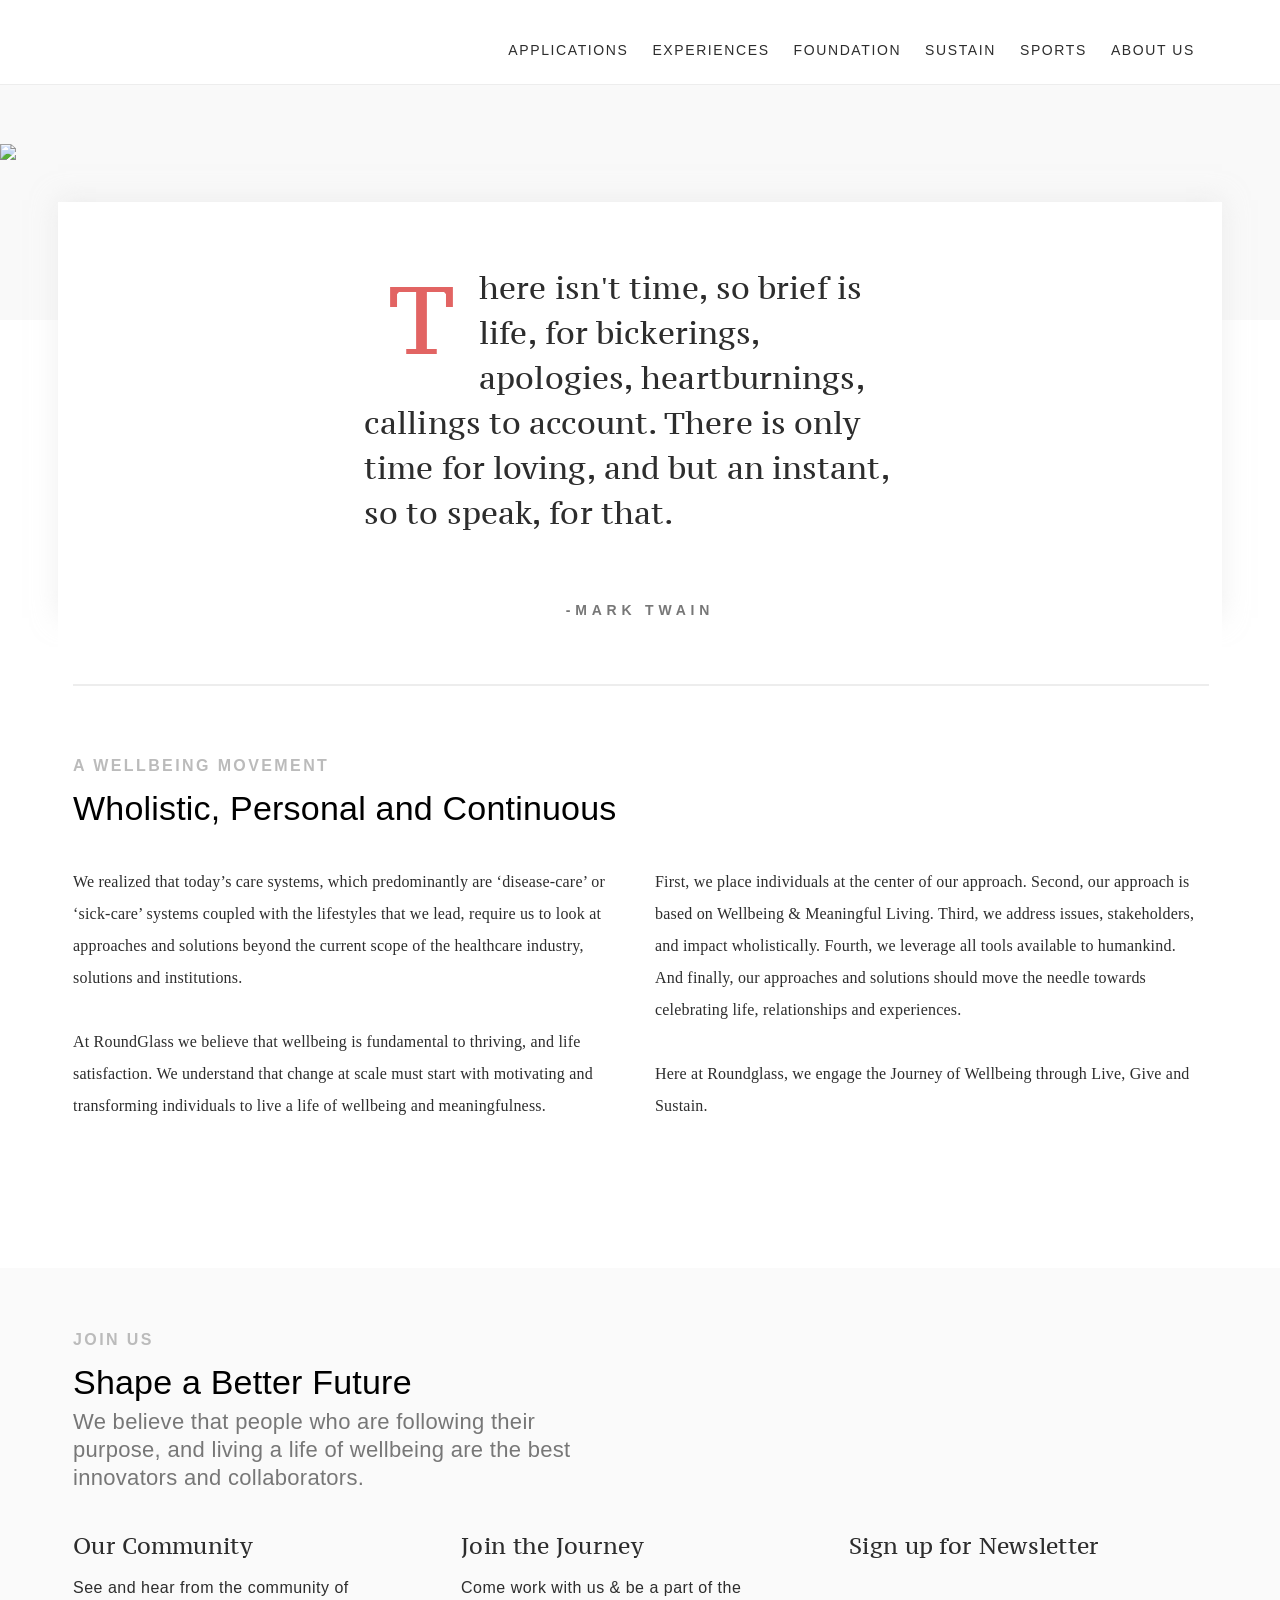
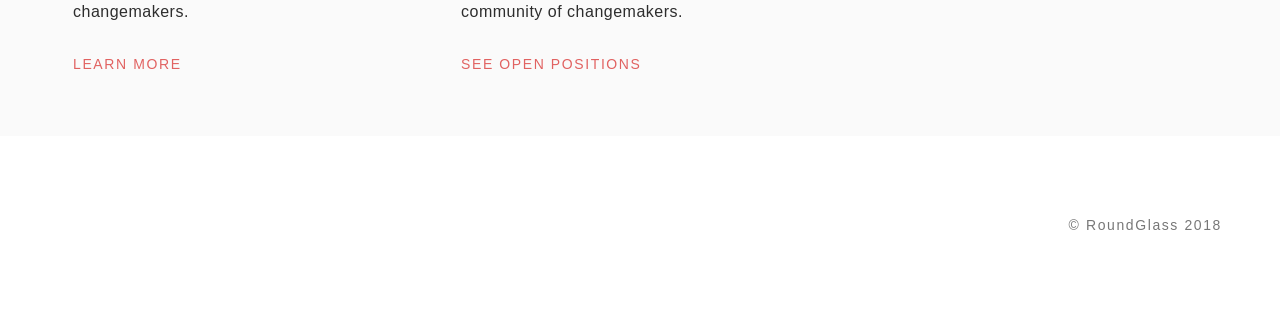
==== about-us.html @ ef5c0190 "added internal pages:" ====
<!DOCTYPE html>
<html lang="en">
    <head>
        <title>About Us</title>
        <meta charset="utf-8">
        <link rel="shortcut icon" href="https://round.glass/wp-content/uploads/2018/11/rg_fav-100x100-1.png" />
        <meta name="viewport" content="width=device-width, initial-scale=1">   
        <link rel="stylesheet" href="style/bootstrap-grid.css" type="text/css" media="all">      
        <script src="https://code.jquery.com/jquery-3.3.1.min.js" integrity="sha256-FgpCb/KJQlLNfOu91ta32o/NMZxltwRo8QtmkMRdAu8=" crossorigin="anonymous"></script>
        <link rel="stylesheet" href="style/article-style.css" type="text/css" media="all">
        <link rel="stylesheet" href="style/style.css" type="text/css" media="all">
        <link href="https://fonts.googleapis.com/css?family=PT+Serif+Caption:400,400i" rel="stylesheet">
        <link rel="stylesheet" href="https://use.typekit.net/wwx5amr.css">
        
        <link rel="stylesheet" href="style/animate.css">
        <script type="text/javascript" src="wow.js"></script>
        <script type="text/javascript" src="jquery.paroller.min.js"></script>
        <script src="https://cdn.jsdelivr.net/parallax.js/1.4.2/parallax.min.js"></script>
    </head>

    <body>       
        <div class="about-us-page" onload="showLoader()">
            <div class="navbar always-white">
                <div class="progress-container">
                    <div class="progress-bar" id="myBar"></div>
                </div> 

                <div class="container allow-overflow" >
                    <div class="row">
                        <div class="col-xl-12 col-lg-12 col-sm-4 col-4">
                            <div class="nav-content-left">
                                <a class="rg-logo roundglass-logo"></a>
                            </div>

                            <div class="nav-content-right">
                                <div class="dropdown">
                                    <button class="dropbtn">APPLICATIONS </button>
                                    <div class="dropdown-content applications-dropdown">
                                        <a href="https://round.glass/cross/" target="_blank">CROSS</a>
                                        <a href="https://round.glass/reach/" target="_blank">REACH</a>
                                        <a href="https://round.glass/workplace-wellbeing/" target="_blank">FOR WORKPLACE</a>
                                        <a href="https://round.glass/school-wellbeing/" target="_blank">FOR SCHOOLS</a>
                                        <a href="https://round.glass/college-wellbeing/" target="_blank">FOR COLLEGES</a>
                                    </div>
                                </div>
                                <div class="dropdown">
                                    <button class="dropbtn">EXPERIENCES </button>
                                    <div class="dropdown-content experiences-dropdown">
                                        <a href="https://flourish.round.glass/" target="_blank">FLOURISH</a>
                                        <a href="https://womenteachmen.com/" target="_blank">WOMEN TEACH MEN</a>
                                        <a href="https://cooktogether.blog/" target="_blank">COOK TOGETHER</a>
                                        <a href="https://collective.round.glass/slumber_party" target="_blank">SLUMBER PARTY</a>
                                        <a href="https://deathoverdinner.org/" target="_blank">DEATH OVER DINNER</a>
                                        <a href="https://livewake.com/" target="_blank">LIVING WAKE</a>
                                    </div>
                                </div>
                                <div class="dropdown">
                                    <button class="dropbtn">FOUNDATION </button>
                                    <div class="dropdown-content foundation-dropdown">
                                        <a href="https://round.glass/foundation/#home-model-village" target="_blank">MODEL VILLAGE</a>
                                        <a href="https://round.glass/foundation/#home-model-city" target="_blank">MODEL CITY</a>
                                        <a href="https://round.glass/foundation/fellows/" target="_blank">FELLOWS</a>
                                        <a href="https://round.glass/rise/" target="_blank">RISE</a>
                                    </div>
                                </div>
                                <a href="https://round.glass/sustain/" target="_blank">SUSTAIN</a>
                                <a href="https://round.glass/sports/" target="_blank">SPORTS</a>
                                <div class="dropdown">
                                    <button class="dropbtn">ABOUT US </button>
                                    <div class="dropdown-content aboutus-dropdown ">
                                        <a href="#">OUR JOURNEY</a>
                                        <a href="#">GET IN TOUCH</a>
                                    </div>
                                </div>
                            </div>

                            <div class="nav-content-mobile">
                                <div class="hamburger-menu">
                                    <div class="bar1" style="background-color: #2d2d2d !important; opacity: 1 !important;"></div>
                                    <div class="bar2" style="background-color: #2d2d2d !important; opacity: 1 !important"></div>
                                    <div class="bar3" style="background-color: #2d2d2d !important; opacity: 1 !important"></div>  
                                </div>
                            </div>
                        </div>
                    </div>
                </div>
            </div>
            <div class="hamburger-menu-items">
                <div class="menu-small-screen"> 
                    <img class="close-icon"> 
                    <div class="small-screen-menu-container">
                        <div class="small-menu-option">
                            <button class="accordion subsection-header">APPLICATIONS</button>
                            <img class="expand-icon"></img>
                            <hr>
                            <ul class="panel">
                                <li >
                                    <a>
                                        <h4>Cross</h4>
                                    </a>
                                </li>
                                <li >
                                    <a>
                                        <h4>Reach</h4>
                                    </a>
                                </li>
                                <li >
                                    <a>
                                        <h4>Workplace Wellbeing</h4>
                                    </a>
                                </li>
                                <li >
                                    <a>
                                        <h4>School Wellbeing</h4>
                                    </a>
                                </li>
                                <li >
                                    <a>
                                        <h4>Curofy</h4>
                                    </a>
                                </li>
                                <li >
                                    <a>
                                        <h4>Aware</h4>
                                    </a>
                                </li>
                            </ul>
                        </div>

                        <div class="small-menu-option">
                            <button class="accordion subsection-header">EXPERIENCES</button>
                            <img class="expand-icon"></img>
                            <hr>
                            <ul class="panel">
                                <li >
                                    <a>
                                        <h4>Flourish</h4>
                                    </a>
                                </li>
                                <li >
                                    <a>
                                        <h4>Women Teach Men</h4>
                                    </a>
                                </li>
                                <li >
                                    <a>
                                        <h4>Cook Together</h4>
                                    </a>
                                </li>
                                <li >
                                    <a>
                                        <h4>Slumber Party</h4>
                                    </a>
                                </li>
                                <li >
                                    <a>
                                        <h4>Death Over Dinner</h4>
                                    </a>
                                </li>
                                <li >
                                    <a>
                                        <h4>Living Wake</h4>
                                    </a>
                                </li>
                            </ul>
                        </div>

                        <div class="small-menu-option">
                            <button class="accordion subsection-header">FOUNDATION</button>
                            <img class="expand-icon"></img>
                            <hr>
                            <ul class="panel">
                                <li >
                                    <a>
                                        <h4>Model Villages</h4>
                                    </a>
                                </li>
                                <li >
                                    <a>
                                        <h4>Model City</h4>
                                    </a>
                                </li>
                                <li >
                                    <a>
                                        <h4>Fellows</h4>
                                    </a>
                                </li>
                                <li >
                                    <a>
                                        <h4>Rise</h4>
                                    </a>
                                </li>
                            
                            </ul>
                        </div>

                        <div class="small-menu-option">
                            <button class="accordion subsection-header">INITIATIVES</button>
                            <img class="expand-icon"></img>
                            <hr>
                            <ul class="panel">
                                <li >
                                    <a>
                                        <h4>Sustain</h4>
                                    </a>
                                </li>
                                <li >
                                    <a>
                                        <h4>Sports</h4>
                                    </a>
                                </li>
                            </ul>
                        </div>

                        <div class="small-menu-option">
                            <button class="accordion subsection-header">ABOUT US</button>
                            <img class="expand-icon"></img>
                            <hr>
                            <ul class="panel">
                                <li >
                                    <a>
                                        <h4>Our Journey</h4>
                                    </a>
                                </li>
                                <li >
                                    <a>
                                        <h4>Get in Touch</h4>
                                    </a>
                                </li>
                                <li >
                                        <a>
                                            <h4>Open Positions</h4>
                                        </a>
                                    </li>
                            </ul>
                        </div>
                    </div>  
                    <div class="menu-footer">
                        <img class="rg-logo-menu-small">

                        <div class="social-icons-menu">
                            <a class="social-icon-img facebook-icon"></a>
                            <a class="social-icon-img linkedin-icon"></a>
                            <a class="social-icon-img twitter-icon"></a>
                            <a class="social-icon-img email-icon"></a>
                        </div>

                        <a class="rg-2019">© RoundGlass 2018</a>
                    </div>        
                </div>
            </div>

            <div class="about-us-cover-section">
                <img src="https://res.cloudinary.com/dvq2wjj33/image/upload/v1549626216/about-us-illustration.svg" class="about-us-image">
            </div>

            <div class="rel-positioner">
                <div class="move-up">
                    <div class="mark-twain-quote">
                        <div class="container white-background">
                            <div class="row">
                                <div class="col-xl-3 col-lg-3 col-sm-0 col-0"></div>
                                <div class="col-xl-6 col-lg-6 col-sm-4 col-4">
                                    <p class="phrase-1">
                                            There isn't time, so brief is life, 
                                            for bickerings, apologies, 
                                            heartburnings, callings to account.
                                            There is only time for loving, and
                                            but an instant, so to speak, for that.
                                    </p>
                                    <h5>-MARK TWAIN</h5>
                                </div>
                                <div class="col-xl-3 col-lg-3 col-sm-0 col-0"></div>
                            </div>
                        </div>

                        <div class="container white-overlay-div">
                            <div class="row">
                                <div class="col-xl-12 col-lg-12 col-sm-4 col-4">
                                    <hr>
                                </div>
                            </div>
                        </div>
                    </div>

                    <div class="wellbeing-movement">
                        <div class="container">
                            <div class="row">
                                <div class="col-xl-12 col-lg-12 col-sm-4 col-4">
                                    <h5>A WELLBEING MOVEMENT</h5>
                                    <h2>Wholistic, Personal and Continuous</h2>
                                </div>

                                <div class="col-xl-6 col-lg-6 col-sm-4 col-4">
                                    <p class="about-us-copy">
                                            We realized that today’s care systems, which predominantly are ‘disease-care’ or ‘sick-care’ systems coupled with the lifestyles that we lead, require us to look at approaches and solutions beyond the current scope of the healthcare industry, solutions and institutions. <br><br>
                                            At RoundGlass we believe that wellbeing is fundamental to thriving, and life satisfaction. We understand that change at scale must start with motivating and transforming individuals to live a life of wellbeing and meaningfulness.
                                    </p>
                                </div>

                                <div class="col-xl-6 col-lg-6 col-sm-4 col-4">
                                    <p class="about-us-copy">
                                            First, we place individuals at the center of our approach. Second, our approach is based on Wellbeing & Meaningful Living. Third, we address issues, stakeholders, and impact wholistically. Fourth, we leverage all tools available to humankind. And finally, our approaches and solutions should move the needle towards celebrating life, relationships and experiences.<br><br>

                                            Here at Roundglass, we engage the Journey of Wellbeing through Live, Give and Sustain.
                                    </p>
                                </div>

                                
                                <div class="col-xl-4 col-lg-4 col-sm-2 col-2 hide-overflow  about-us-pillars-large-screen">
                                    <div class="pillar-container"> 
                                        <div class="image-frame-about-us">
                                            <div class="thumbnail-frame-about-us">
                                                <a class="about-us-pillar about-us-live"></a>
                                            </div>
                                        </div>
                                        <div class="bottom-left">
                                            <p class="pillar-text-about-us">Live</p>
                                            <p class="wellbeing-of">Wellbeing of Self</p>
                                        </div>
                                    </div>
                                </div>

                                <div class="col-xl-4 col-lg-4 col-sm-2 col-2 hide-overflow about-us-pillars-large-screen">
                                    <div class="pillar-container">
                                        <div class="image-frame-about-us">
                                            <div class="thumbnail-frame-about-us">
                                                    <a class="about-us-pillar about-us-give"></a>
                                            </div>
                                        </div>
                                        <div class="bottom-left">
                                            <p class="pillar-text-about-us">Give</p>
                                            <p class="wellbeing-of">Wellbeing of Society</p>
                                        </div>
                                    </div>
                                </div>

                                <div class="col-xl-4 col-lg-4 col-sm-2 col-2 hide-overflow about-us-pillars-large-screen">
                                    <div class="pillar-container">
                                        <div class="image-frame-about-us">
                                            <div class="thumbnail-frame-about-us">
                                                    <a class="about-us-pillar about-us-sustain"></a>
                                            </div>
                                        </div>
                                        <div class="bottom-left">
                                            <p class="pillar-text-about-us">Sustain</p>
                                            <p class="wellbeing-of">Wellbeing of the Planet</p>
                                        </div>
                                    </div>
                                </div>
                            </div>
                        </div>
                    </div>
                    <div class="join-us">
                        <div class="container">
                            <div class="row">
                                <div class="col-xl-12 col-lg-12 col-sm-4 col-4">
                                    <h5>JOIN US</h5>
                                    <h2>Shape a Better Future</h2>
                                </div>
                                <div class="col-xl-6 col-lg-6 col-sm-4 col-4">
                                    <h4>We believe that people who are following their purpose, and living a life of wellbeing are the best innovators and collaborators.</h4>
                                </div>
                            </div>

                            <div class="row">
                                <div class="col-xl-4 col-lg-4 col-sm-4 col-4 ">
                                    <h3  class="purpose-3">Our Community</h3>
                                    <p class="body-text-1">See and hear from the community of changemakers.
                                        </p>
                                    <div class="simple-link">
                                        <div class="hover-effect">
                                            <a href="#" class="no-top-padding">
                                                <span data-hover="LEARN MORE">
                                                    LEARN MORE
                                                </span>
                                            </a>
                                        </div>
                                    </div>
                                </div>  
            
                                <div class="col-xl-4 col-lg-4 col-sm-4 col-4 ">
                                    <h3  class="purpose-3">Join the Journey</h3>
                                    <p class="body-text-1">Come work with us & be a part of the community of changemakers.</p>
                                    <div class="simple-link">
                                        <div class="hover-effect">
                                            <a href="#" class="no-top-padding">
                                                <span data-hover="SEE OPEN POSITIONS">
                                                    SEE OPEN POSITIONS
                                                </span>
                                            </a>
                                        </div>
                                    </div>
                                </div> 
            
                                <div class="col-xl-4 col-lg-4 col-sm-4 col-4 ">
                                    <h3  class="purpose-3">Sign up for Newsletter</h3>
                                    
                                </div> 
                            </div>
                        </div>
                    </div>
                    <div class="footer">
                        <div class="container">
                            <div class="row slide-up-fade-in">
                                    <a class="rg-logo2"></a>
            
                                    <div class="social-icons">
                                        <a class="social-icon-img facebook-icon"></a>
                                        <a class="social-icon-img linkedin-icon"></a>
                                        <a class="social-icon-img twitter-icon"></a>
                                        <a class="social-icon-img email-icon"></a>
                                    </div>
            
                                    <ul class="footer-list" >
                                        <li><a class="footer-list hide-footer-item">PRIVACY POLICY</a></li>
                                        <li><a class="footer-list hide-footer-item">TERMS OF USE</a></li>
                                        <li><a class="footer-list">© RoundGlass 2018</a></li>
                                    </ul>
                            </div>
                        </div>
                    </div>
                </div>
            </div>

        </div>

        <script>
            // hamburger menu actions           
            var acc = document.getElementsByClassName("accordion");
            var i;

            for (i = 0; i < acc.length; i++) {
            acc[i].addEventListener("click", function() {
                
                var panel= this.nextElementSibling;
                panel.classList.toggle("active-icon");

                var panel2= panel.nextElementSibling;
                var panel3= panel2.nextElementSibling;
                
                    if (panel3.style.maxHeight){
                    panel3.style.maxHeight = null;
                    } else {
                        panel3.style.maxHeight = panel3.scrollHeight + "px";
                    } 
                });
            }    
            
            jQuery(document).ready(function(){
                $('.hamburger-menu').click(function(){
                    $('.menu-small-screen').css("right", "0");
                });
                $('.close-icon').click(function(){
                    $('.menu-small-screen').css("right", "-100%");
                });
            });
        </script>
    </body>
</html>
---- style/article-style.css ----
/* THE UNSHAKABLE PAGE CSS */
.always-white{
    background: white !important;
    border-bottom: 1px solid rgb(237, 237, 237) !important;
    opacity: 1 !important;
}

.always-white .roundglass-logo{
    content: url(https://res.cloudinary.com/rgcorporate/image/upload/v1547111040/logo-dark.svg) !important;
}

.always-white .dropbtn{
    color: #2d2d2d !important;
}

.always-white .nav-content-right > a{
    color: #2d2d2d !important;
}

.article-details{
    margin-top: 80px;

}

.article-details h1{
    color: black;
    margin-top: 12px;
    margin-bottom: 0px;
}

.article-cover-image{
    width: 100vw;
    height: 100vh;
    background-position: center;
    background-repeat: no-repeat;
    background-size: cover;
    -webkit-transition: opacity 0.8s ease-in-out;
    -o-transition: opacity 0.8s ease-in-out;
    transition: opacity 0.8s ease-in-out;
    margin-top: 48px;
    opacity: 1 !important;
}


.article-content{
    position: absolute;
    transform: translateY(-120px);
    width: 100%; 
}

@media(max-width:768px){
    .article-content{
        transform: translateY(0px);
    } 

    .article-content .h3-cover{
        color: #2d2d2d;
       padding-top: 20px;
    } 

    .white-background{
        padding-top: 20px !important;
    }

    .article-cover-image{
        height: 70vh;
    }
}

.article-content .h3-cover{
    font-weight: 300;
    font-size: 1.25rem;
    font-style: normal;
    font-stretch: normal;
    line-height: 1.33;
    letter-spacing: 0.5px;
    margin-top: 0px;
}

.white-background{
    background-color: white;
    padding-top: 64px;
    margin-top: 32px;
}

.article-body-text{
  font-family: PTSerif-Caption;
  font-size: 20px;
  font-weight: normal;
  font-style: normal;
  font-stretch: normal;
  line-height: 2;
  letter-spacing: 0.2px;
  color: #2d2d2d;
  margin-bottom: 0px;
}

.dropcap:first-letter{
    color: #e26463;
  float: left;
  font-size: 96px;
  line-height: 1;
  letter-spacing: 0.1px;
  padding-top: 4px;
  padding-right: 28px;
  padding-left: 28px;
}

.article-content .phrase-1{
    line-height: 1.5;
    margin-top: 40px;
    letter-spacing: -0.1px;
    color: #777777 !important;
}
.article-content .phrase-1:after{
    content: '';
}

.article-content hr{
    margin-top: 40px;
}

.article-content h4{
  margin-top: 60px;
  font-weight: 600;
  font-style: normal;
  font-stretch: normal;
  line-height: 1;
  letter-spacing: 0.3px;
  color: #2d2d2d;
  margin-bottom: 24px;
}

.article-image-mega, .athlete-image{
    width: 100%;
    height: auto;
    background-position: center;
    background-repeat: no-repeat;
    background-size: cover;
    -webkit-transition: opacity 0.8s ease-in-out;
    -o-transition: opacity 0.8s ease-in-out;
    transition: opacity 0.8s ease-in-out;
    margin-top: 48px;
}

#athlete-pic{
    content: url(https://res.cloudinary.com/dvq2wjj33/image/upload/v1549537048/img-7-min.jpg);
}

#athlete-image-3{
    margin-top: 60px;
    content:url(https://res.cloudinary.com/dvq2wjj33/image/upload/v1549540522/img-1-min.jpg); 
}

#athlete-image-4{
    margin-top: 60px;
    content:url(https://res.cloudinary.com/dvq2wjj33/image/upload/v1549540575/ab-image-5-min.jpg); 
}

#athlete-pic-2{
    content: url(https://res.cloudinary.com/dvq2wjj33/image/upload/v1549540525/ab-image-1-min.jpg);
}

.article-author{
    display: inline-block;
}

.article-author p{
    font-family: canada-type-gibson, sans-serif;
    font-size: 18px;
    font-weight: 300;
    font-style: normal;
    font-stretch: normal;
    line-height: 1.33;
    letter-spacing: 0.5px;
    color: #777777;
    margin-top: 16px;
    margin-bottom: 0px;
}

.article-author a h4{
    margin-top: 2px;
    font-weight: normal;
    cursor: pointer;
    margin-bottom: 0px;
}

.share-this-story{
    display: inline-block;
    float: right;
}

.share-this-story p{
    font-size: 14px;
  font-weight: normal;
  font-style: normal;
  font-stretch: normal;
  line-height: 1.43;
  letter-spacing: 1.6px;
  text-align: center;
  color: #2d2d2d;
  margin-bottom: 0px;
}

.share-this-story .subsection-header{
    display: inline-block;
    margin-top: 28px;
    padding-top: 2px;
}

.share-via{
    list-style: none;
    display: inline-block;
    float: right;
    margin-top: 28px;
    vertical-align: middle;
}

.share-via li{
    display: inline-block;
    padding-left:30px;
    padding-right: 30px; 
    cursor: pointer;
}

.via-facebook{
    content: url(https://res.cloudinary.com/dvq2wjj33/image/upload/v1549607904/facebook.svg);
}

.via-twitter{
    content: url(https://res.cloudinary.com/dvq2wjj33/image/upload/v1549607904/twitter.svg);
}

.via-link{
    padding-bottom: 2px;
    content: url(https://res.cloudinary.com/dvq2wjj33/image/upload/v1549607904/copy-to-clipboard.svg);
}

.share-article-bottom-line{
    margin-top: 24px !important;
}

@media(max-width:1279px){
    .share-this-story{
        float: left;
    }

    .share-via{
        float: left;
        margin-bottom: 0px;
    }

    .share-this-story .subsection-header{
        float: left;
        
    }

    .tags{
        margin-top: 0px;
    }

    .tagged-in{
        padding-left: 4px;
    }
}

@media(max-width:767px){
    .share-via{
        padding-left: 0px;
        margin-top: 20px;
        margin-bottom: 24px;
    }

    .share-icon{
        padding-left: 48px !important;
        padding-right: 0px !important;
    }

    .share-this-story .subsection-header{
        margin-top: 20px;
    }
}

@media(max-width:479px){

    .article-author{
        width: 100%;
        align-content:center; 
    }

    .article-author p, .article-author a h4{
        width: 100%;
        text-align: center;
    }

    .article-author a h4{
        margin-top: 4px;
    }

    .share-via{
        transform: translateX(50%);
        position: relative;
    }

    .share-icon{
        padding-left: 8px !important;
        padding-right: 24px !important; 
    }

    .share-this-story{
        width: 100%;
    }

    .share-this-story .subsection-header{
        margin-top: 48px;
        width: 100%;
        text-align: center;
    }

    .tagged-in{
        margin-bottom: 0px;
    }

    .tags{
        margin-bottom: 0px;
    }

    .article-tag{
        margin-top: 24px;
    }

    .previous{
        display: none !important;
    }

    .next{
        transform: translateX(50%);
        float: none !important;
    }
}

.tagged-in{
  font-family: canada-type-gibson, sans-serif;
  font-size: 18px;
  font-weight: 300;
  font-style: normal;
  font-stretch: normal;
  line-height: 1.33;
  letter-spacing: 0.5px;
  color: #777777;
  margin-top: 48px;
  padding-top: 8px;
  display: inline-block;
}

.tags{
    display: inline-block;
    list-style: none;
    padding-left: 16px;
}

.tags li{
    display: inline-block;
    padding: 13px 16px;
    background-color: rgba(238, 228, 119, 0.56);
    margin-right: 24px;
}

.tags li a{
  font-family: canada-type-gibson, sans-serif;
  font-size: 14px;
  font-weight: normal;
  font-style: normal;
  font-stretch: normal;
  line-height: 1.43;
  letter-spacing: 1.6px;
  text-align: center;
}

@media(max-width:1024px){
    .tags{
        padding-left: 0px;
    }
}

.next-article{
    position: relative;
    margin-top: 48px;
    background-color: #fafafa;
    padding-top: 90px;
    padding-bottom: 90px;
}

.previous, .next
{
    display: inline-block;
    cursor: pointer;
}

.next{
    float: right;
    text-align: right;
}

.previous h5, .next h5{
    margin-top: 0px;
    display: inline-block;
}

.previous h4, .next h4{
    margin-top: 20px;
    display: inline-block;
    font-weight:normal;
    color: #2d2d2d;
    margin-bottom: 0px; 
}

.prev-article-link, .next-article-link{
    display: inline-block;
}

.prev-article-icon{
    padding-right: 36px;
    display: block;
    content: url(https://res.cloudinary.com/dvq2wjj33/image/upload/v1549610660/previous.png);
    display: inline-block;
    padding-bottom: 12px;
}

.next-article-icon{
    padding-left: 36px;
    display: block;
    content: url(https://res.cloudinary.com/dvq2wjj33/image/upload/v1549610660/next.png);
    display: inline-block;
    padding-bottom: 12px;
}


.footer{
    position: relative;bottom:0px;
}

.progress-container{
    position: absolute;
    top: 0px;
    width: 100%;
    height: 2px;
}

.progress-bar {
    height: 2px;
    background: #e26463;;
    width: 0%;
    
  }


/* ABOUT US PAGE CSS */
.about-us-cover-section{
    padding-top: 144px;
    padding-bottom: 160px;
    background-color: #f9f9f9;
}
.about-us-image{
    content: url(https://res.cloudinary.com/dvq2wjj33/image/upload/v1549626216/about-us-illustration.svg);
    margin: 0 auto;
}

.mark-twain-quote{
    position: relative;
}

.move-up{
    position: absolute;
    transform: translateY(-150px);
    left: 0;
    right: 0;
}



.mark-twain-quote .phrase-1{
    font-weight: normal;
  font-style: normal;
  font-stretch: normal;
  line-height: 1.5;
  letter-spacing: 0.1px;
  color: #2d2d2d;
}

.mark-twain-quote .phrase-1:after{
    content: url();
}

.mark-twain-quote .phrase-1:first-letter{
color: #e26463;
  float: left;
  font-size: 96px;
  line-height: 1;
  letter-spacing: 0.1px;
  padding-top: 4px;
  padding-right: 24px;
  padding-left: 24px;
}

.mark-twain-quote .white-background{
    box-shadow: 0 -2px 24px 0 rgba(224, 224, 224, 0.5);
}

@media (max-width:768px){
    .mark-twain-quote .white-background{
        box-shadow: none;
        width: 100vw;
    }

    .move-up{
        transform: translateY(0px);
    }

    .about-us-cover-section{
        padding-bottom: 64px;
    }
    
}

.mark-twain-quote h5{
    background-color: white;
    width: 100%;
    text-align: center;
    font-weight: 600;
  font-style: normal;
  font-stretch: normal;
  line-height: 1.43;
  letter-spacing: 4.8px;
  text-align: center;
  color: #777777;
  font-size: 0.875rem;
}

.white-overlay-div{
    background-color: white;
    z-index: 2;
}

.white-overlay-div hr{
    margin-top: 64px;
} 

.about-us-copy{
  font-family: PTSerif-Caption;
  font-size: 16px;
  font-weight: normal;
  font-style: normal;
  font-stretch: normal;
  line-height: 2;
  letter-spacing: 0.2px;
  color: #2d2d2d;
  margin-top: 40px;
}

.about-us-content{
    margin-top: 40px;
}

.about-us-live{
    content: url(https://res.cloudinary.com/dvq2wjj33/image/upload/v1549629047/3-col-tile-min.jpg);
}

.about-us-give{
    content: url(https://res.cloudinary.com/dvq2wjj33/image/upload/v1549868663/give-tile-min.jpg);
}

.about-us-sustain{
    content: url(https://res.cloudinary.com/dvq2wjj33/image/upload/v1549868663/sustain-tile-copy-min.jpg);
}

.about-us-pillar{
    width: 100%;
    height: auto;
    position: relative;
}

.hide-overflow{
    overflow: hidden;
}

.bottom-left{
  position: absolute;
  bottom: 32px;
  left: 48px;
  color: white;
}

@media(max-width:840px){
    .bottom-left{
        position: absolute;
        bottom: 28px;
        left: 32px;
        color: white;
    }
      
}

@media(max-width:768px){
    .bottom-left{
        position: absolute;
        bottom: 16px;
        left: 16px;
        color: white;
    }     
}

.pillar-text-about-us{
    font-family: PTSerif-Caption;
    font-size: 24px;
    font-weight: normal;
    font-style: italic;
    font-stretch: normal;
    line-height: 1.33;
    letter-spacing: 0.1px;
    color: #ffffff;
    margin-bottom: 0px;
  }

  .wellbeing-of{
    font-family: canada-type-gibson, sans-serif;
    font-size: 18px;
    font-weight: 300;
    font-style: normal;
    font-stretch: normal;
    line-height: 1.33;
    letter-spacing: 0.5px;
    color: #ffffff;
    margin-bottom: 0px;
    margin-top: 4px;
  }

  .about-us-pillars-large-screen{
      margin-top: 48px;
  }

  .pillar-container{
      position: relative;
  }

  @media(max-width:767px){
    .about-us-pillars-large-screen{
        max-width: 44%;
        margin-top: 12px;
        margin-right: 12px;
        display: inline-block;
    }
  }

  .join-us{
      background-color: #fafafa;
      margin-top: 64px;
      padding-bottom: 64px;
  }

  .join-us p{
    width: 80%;
  }
---- style/style.css ----
/* ----------------COLOR PALLETE---------------- */
/* Primary */
/* UI and text feild */
/* Text */
/* Secondary Support */
/* ----------------TYPOGRAPHY AND TYPE SCALING ---------------- */

::-moz-selection { /* Code for Firefox */
  background:  #F4F1BB;
}

::selection {
  background: #F4F1BB;
}

.loader-tile{
  content: url(https://res.cloudinary.com/dvq2wjj33/image/upload/v1547811704/loader-mini.gif);
}

.roundglass-logo{
  content: url(https://res.cloudinary.com/rgcorporate/image/upload/v1547111431/logo-light.svg);
  cursor: pointer;
}

html {
  font-size: 16px;
  scroll-behavior: smooth;
  overflow-x: hidden;
}

img {
  display: block;
}

p {
  margin-top: 0;
}

a{
  outline:none;
}

a:active, a:focus {
  outline: 0;
  border: none;
  -moz-outline-style: none;
}

/*  PT Serif  */
h1 {
  font-family: 'PT Serif Caption', serif;
  font-size: 2.5rem;
  font-weight: normal;
  font-style: normal;
  font-stretch: normal;
  letter-spacing: 0.2px;
  color: #ffffff;
}

.h1-inverted {
  font-family: 'PT Serif Caption', serif;
  font-size: 2.5rem;
  font-weight: bold;
  font-style: normal;
  font-stretch: normal;
  letter-spacing: 0.2px;
  color: #ffffff;
}

/*  Gibson  */
h2 {
  font-family: canada-type-gibson, sans-serif;
  font-size: 2.25rem;
  font-weight: 300;
  font-style: normal;
  font-stretch: normal;
  letter-spacing: 0.2px;
  color: #000000;
  width: 100%;
  left: 0;
  margin-top: 16px;
  margin-bottom: 0px;
}

@media (max-width: 768px) {
  h2 {
    width: 90%;
  }
}

.h3-cover {
  font-family: canada-type-gibson,sans-serif;
  font-weight: 400;
  font-style: normal;
  color: white;
  margin-top: 16px;
  margin-bottom: 0;
}

h3 {
  font-family: 'PT Serif Caption', serif;
  font-size: 1.5rem;
  font-weight: normal;
  font-style: normal;
  font-stretch: normal;
  letter-spacing: 0.3px;
  color: #2d2d2d !important;
  margin-top: 24px;
}

h4 {
  font-family: canada-type-gibson, sans-serif;
  font-size: 1.5rem;
  font-weight: 300;
  font-style: normal;
  font-stretch: normal;
  letter-spacing: 0.3px;
  color: #777777;
  margin-top: 8px;
  display: block;
  margin-bottom: 0px;
}

h5 {
  font-family: canada-type-gibson, sans-serif;
  font-size: 1.125px;
  font-weight: 600;
  font-style: normal;
  font-stretch: normal;
  letter-spacing: 2.4px;
  color: #bbbbbb;
  margin-top: 64px;
  margin-bottom: 0;
}

/* Use with p*/
.subsection-header {
  font-family: canada-type-gibson, sans-serif;
  font-size: 0.875rem;
  font-weight: 600;
  font-style: normal;
  font-stretch: normal;
  line-height: 1.43;
  letter-spacing: 4.8px;
  color: #bbbbbb;
}

.body-text-1 {
  font-family: canada-type-gibson, sans-serif;
  font-size: 1.125rem;
  font-weight: 300;
  font-style: normal;
  font-stretch: normal;
  line-height: 1.5;
  letter-spacing: 0.5px;
  color: #2d2d2d;
  margin-top: 16px;
  margin-bottom: 0;
}

.body-text-0 {
  font-family: canada-type-gibson, sans-serif;
  font-size: 1rem;
  font-weight: 300;
  font-style: normal;
  font-stretch: normal;
  line-height: 1.5;
  letter-spacing: 0.5px;
  color: #2d2d2d;
}

.input-search {
  font-family: canada-type-gibson, sans-serif;
  font-size: 1rem;
  font-weight: normal;
  font-style: normal;
  font-stretch: normal;
  line-height: 1.5;
  letter-spacing: normal;
  color: #2d2d2d;
}

.buttons-nav {
  font-family: canada-type-gibson, sans-serif;
  font-size: 0.875rem;
  font-weight: normal;
  font-style: normal;
  font-stretch: normal;
  line-height: 1.43;
  letter-spacing: 1.6px;
  color: #2d2d2d;
}

.product-sublinks {
  font-family: canada-type-gibson, sans-serif;
  font-size: 0.875rem;
  font-weight: normal;
  font-style: normal;
  font-stretch: normal;
  line-height: 1.29;
  letter-spacing: 1.2px;
  color: #2d2d2d;
}

.caption-error {
  font-family: canada-type-gibson, sans-serif;
  font-size: 0.75rem;
  font-weight: 300;
  font-style: normal;
  font-stretch: normal;
  line-height: 1.5;
  letter-spacing: 1px;
  color: #2d2d2d;
}

/*  PT Serif  */
.phrase-1 {
  font-family: 'PT Serif Caption', serif;
  font-size: 2rem;
  font-weight: normal;
  font-stretch: normal;
  line-height: 1.25;
  letter-spacing: 0.1px;
  color: #2d2d2d;
  font-style: italic;
  cursor: pointer;
}

.phrase-2 {
  font-family: 'PT Serif Caption', serif;
  font-size: 1.5rem;
  font-weight: normal;
  font-style: italic;
  font-stretch: normal;
  line-height: 1.33;
  letter-spacing: 0px;
  color: #777777;
}

.article-body-1 {
  font-family: 'PT Serif Caption', serif;
  font-size: 1.25rem;
  font-weight: normal;
  font-style: normal;
  font-stretch: normal;
  line-height: 2rem;
  letter-spacing: 0.2px;
  color: #2d2d2d;
}

.article-body-0 {
  font-family: 'PT Serif Caption', serif;
  font-size: 1rem;
  font-weight: normal;
  font-style: normal;
  font-stretch: normal;
  line-height: 2.5;
  letter-spacing: 0.1px;
  color: #2d2d2d;
}

@media (max-width: 319px) {
  h1, .h1-inverted {
    font-size: 1.625rem;
    line-height: 2rem;
  }

  h2 {
    font-size: 1.5rem;
    line-height: 2rem;
  }

  h3 {
    font-size: 1.25rem;
    line-height: 1.5rem;
  }

  h4 {
    font-size: 1.125rem;
    line-height: 1.5rem;
  }

  h5 {
    font-size: 0.875rem;
    line-height: 0.875rem;
  }

  .body-text-1 {
    font-size: 1rem;
  }

  .phrase-1 {
    font-size: 1.25rem;
    line-height: 1.75rem;
  }

  .phrase-2 {
    font-size: 1.125rem;
    line-height: 1.5rem;
  }

  .article-body-1 {
    font-size: 1rem;
  }
}
@media (min-width: 320px) {
  h1, .h1-inverted {
    font-size: 1.625rem;
    line-height: 2rem;
  }

  h2 {
    font-size: 1.5rem;
    line-height: 2rem;
  }

  h3 {
    font-size: 1.25rem;
    line-height: 1.5rem;
  }

  h4 {
    font-size: 1.125rem;
    line-height: 1.5rem;
  }

  h5 {
    font-size: 0.875rem;
    line-height: 0.875rem;
  }

  .body-text-1 {
    font-size: 1rem;
  }

  .phrase-1 {
    font-size: 1.25rem;
    line-height: 1.75rem;
  }

  .phrase-2 {
    font-size: 1.125rem;
    line-height: 1.5rem;
  }

  .article-body-1 {
    font-size: 1rem;
  }
}
@media (min-width: 400px) {
  .phrase-1 {
    font-size: 1.375rem;
    line-height: 1.75rem;
  }
}
@media (min-width: 480px) {
  .phrase-1 {
    font-size: 1.5rem;
    line-height: 2rem;
  }
}
@media (min-width: 600px) {
  h1, .h1-inverted {
    font-size: 1.875rem;
    line-height: 2.25rem;
  }

  h2 {
    font-size: 1.625rem;
    line-height: 2rem;
  }

  h4 {
    font-size: 1.25rem;
    line-height: 1.5rem;
  }

  .phrase-2 {
    font-size: 1.25rem;
    line-height: 1.5rem;
  }
}
@media (min-width: 768px) {
  h1, .h1-inverted {
    font-size: 2rem;
    line-height: 2.25rem;
  }

  h2 {
    font-size: 1.75rem;
    line-height: 2.25rem;
  }

  h3 {
    font-size: 1.375rem;
    line-height: 1.75rem;
  }

  h5 {
    font-size: 1rem;
    line-height: 1rem;
  }

  .phrase-1 {
    font-size: 1.625rem;
    line-height: 2rem;
  }

  .article-body-1 {
    font-size: 1.125rem;
  }
}
@media (min-width: 840px) {
  h1, .h1-inverted {
    font-size: 2.125rem;
    line-height: 2.5rem;
  }

  h2 {
    font-size: 1.875rem;
    line-height: 2.25rem;
  }

  .phrase-1 {
    font-size: 1.75rem;
    line-height: 2.25rem;
  }
}
@media (min-width: 1024px) {
  h1, .h1-inverted {
    font-size: 2.25rem;
    line-height: 2.75rem;
  }

  h2 {
    font-size: 2rem;
    line-height: 2.25rem;
  }

  h4 {
    font-size: 1.375rem;
    line-height: 1.75rem;
  }

  .phrase-1 {
    font-size: 1.875rem;
    line-height: 2.25rem;
  }

  .phrase-2 {
    font-size: 1.375rem;
    line-height: 1.5rem;
  }
}
@media (min-width: 1280px) {
  h1, .h1-inverted {
    font-size: 2.375rem;
    line-height: 2.75rem;
  }

  h2 {
    font-size: 2.125rem;
    line-height: 2.25rem;
  }

  .article-body-1 {
    font-size: 1.25rem;
  }
}
@media (min-width: 1440px) {
  h1, .h1-inverted {
    font-size: 2.5rem;
    line-height: 3rem;
  }

  h2 {
    font-size: 2.25rem;
    line-height: 2.75rem;
  }

  h3 {
    font-size: 1.5rem;
    line-height: 2rem;
  }

  .phrase-1 {
    font-size: 2rem;
    line-height: 2.5rem;
  }
}
@media (min-width: 1680px) {
  h4 {
    font-size: 1.5rem;
    line-height: 2rem;
  }

  h5 {
    font-size: 1.125rem;
    line-height: 1.125rem;
  }

  .body-text-1 {
    font-size: 1.125rem;
  }

  .phrase-2 {
    font-size: 1.5rem;
    line-height: 2rem;
  }
}
/* ----------------BODY AND DIVS ---------------- */
body {
  margin: 0;
  background-color: white;
  overflow-x: hidden;
  -webkit-box-sizing: border-box;
  box-sizing: border-box;
}

.prelude {
  position: absolute;
  z-index: 5;
  height: 100vh !important;
  width: 100vw !important;
  background-color: white;
  overflow-y: hidden;
  display: table;
  display: table-cell;
  vertical-align: middle;
}

/* COVER SECTION FOR LARGE SCREEN */
.landing-section-rg {
  width: 100vw;
  height: 100vh;
  overflow: hidden;
  position: relative;
  background-color: #000;
}

.large-screen {
  position: absolute;
  width: 100%;
  height: 100%;
}

.small-screen {
  position: absolute;
  width: 100%;
  height: 100%;
  background-color: black;
}

@media (min-width: 1024px) {
  .large-screen {
    display: block;
  }

  .small-screen {
    display: none;
  }
}
@media (min-height: 600px) {
  .large-screen {
    display: block;
  }

  .small-screen {
    display: none;
  }
}
@media (max-height: 610px) {
  .large-screen {
    display: none;
  }

  .small-screen {
    display: block;
  }
}
@media (max-width: 1023px) {
  .large-screen {
    display: none;
  }

  .small-screen {
    display: block;
  }
}
.cover-section {
  width: 100%;
  height: 100%;
  overflow: hidden;
  position: relative;
  background-color: black;
}

/*cover section text */
.article-rg {
  overflow: hidden;
}

.article-rg h1, h3 {
  color: white;
  display: block;
  width: 100%;
  margin-bottom: 0;
  overflow: hidden;
}

.article-h1, .article-h3 {
  display: block;
  width: 100%;
  overflow: hidden;
}

.article-h3 > h3{
  color: white !important;
}

.article-rg h1 {
  margin-top: 0px;
}

.article-rg h3 {
  margin-top: 8px;
}

.content-holder {
  position: absolute;
  max-height: 35vh;
  width: 100vw;
  overflow: hidden;
  top: 55%;
  display: none;
  z-index: 1;
}

.article-heading-descrptiom > h3{
  color: white !important;
}

@media (max-height: 1199px) {
  .content-holder {
    top: 42%;
  }
}
@media (min-height: 1200px) {
  .content-holder {
    top: 55%;
  }
}
@media (min-height: 1400px) {
  .content-holder {
    top: 60%;
  }
}
@media (min-height: 1500px) {
  .content-holder {
    top: 65%;
  }
}

a.animated-button.thar-three {
  margin-top: 48px;
  font-family: canada-type-gibson, sans-serif;
  font-size: 14px;
  font-weight: normal;
  font-style: normal;
  font-stretch: normal;
  line-height: 1.43;
  letter-spacing: 1.6px;
  text-align: center;
  color: #ffffff;
  cursor: pointer;
  display: block;
  position: relative;
  border: 1px solid white;
  padding: 12px 28px; /* Changed from 14px 24px*/ 
  background-color: rgba(255, 255, 255, 0.16);
  -webkit-transition: all 0.4s cubic-bezier(0.42, 0, 0.58, 1) 0s;
  -o-transition: all 0.4s cubic-bezier(0.42, 0, 0.58, 1) 0s;
  transition: all 0.4s cubic-bezier(0.42, 0, 0.58, 1) 0s;
  float: left;
  text-decoration: none;
}

a.animated-button.thar-three:hover {
  color: #2d2d2d ;
  background-color: transparent;
}

@media(max-width:1024px){
  a.animated-button.thar-three:hover {
    color: white ;
    background-color: transparent;
  }
}

@media(max-height:600px){
  a.animated-button.thar-three:hover {
    color: white ;
    background-color: transparent;
  }
}

a.animated-button.thar-three:hover:before {
  left: 0%;
  right: auto;
  width: 100%;
}

a.animated-button.thar-three:before {
  display: block;
  position: absolute;
  top: 0px;
  right: 0px;
  height: 100%;
  width: 0px;
  z-index: -1;
  content: "";
  color: #000 !important;
  background: white;
  -webkit-transition: all 0.4s cubic-bezier(0.42, 0, 0.58, 1) 0s;
  -o-transition: all 0.4s cubic-bezier(0.42, 0, 0.58, 1) 0s;
  transition: all 0.4s cubic-bezier(0.42, 0, 0.58, 1) 0s;
}

a:active {
  opacity: 1;
}

input:active {
  opacity: 1;
}

/*cover section images */

@-webkit-keyframes zoom-large-screen {
  from {
    -webkit-transform: scale(1.12, 1.12);
            transform: scale(1.12, 1.12);
  }
  to {
    -webkit-transform: scale(1, 1);
            transform: scale(1, 1);
  }
}

@keyframes zoom-large-screen {
  from {
    -webkit-transform: scale(1.12, 1.12);
            transform: scale(1.12, 1.12);
  }
  to {
    -webkit-transform: scale(1, 1);
            transform: scale(1, 1);
  }
}

.cover-image {
  width: 100vw;
  height: 100vh !important;
  background-position: center;
  background-repeat: no-repeat;
  background-size: cover;
  position: absolute;
  border: none;
  padding: 0;
  top: 0;
  opacity: 0;
  transition: 1s;
}

.visible-opacity{
  opacity: 1 ;
  transition: 1s;
}

img {
  content: "";
}

#img-1 {
  background-image: url(assets/1.jpg);
  -webkit-transition: opacity 0.8s ease-in-out;
  -o-transition: opacity 0.8s ease-in-out;
  transition: opacity 0.8s ease-in-out;
}

#img-2 {
  background-image: url(assets/2.jpg);
  -webkit-transition: opacity 0.8s ease-in-out;
  -o-transition: opacity 0.8s ease-in-out;
  transition: opacity 0.8s ease-in-out;
}

#img-3 {
  background-image: url(assets/3.jpg);
  -webkit-transition: opacity 0.8s ease-in-out;
  -o-transition: opacity 0.8s ease-in-out;
  transition: opacity 0.8s ease-in-out;
}

.zoom-animation{
  -webkit-animation: zoom-large-screen 2.5s ease-in-out;
  animation: zoom-large-screen 2.5s ease-in-out;
}

#img-3, #img-2 {
  opacity: 0;
}

/* article controls css */
.article-controls {
  position: absolute;
  top: 82vh;
  width: 100vw;
  height: 16vh;
  -o-object-fit: contain;
     object-fit: contain;
  width: 100vw;
  background-image: -webkit-gradient(linear, left bottom, left top, color-stop(15%, black), to(rgba(0, 0, 0, 0)));
  background-image: -webkit-linear-gradient(bottom, black 15%, rgba(0, 0, 0, 0) 100%);
  background-image: -o-linear-gradient(bottom, black 15%, rgba(0, 0, 0, 0) 100%);
  background-image: linear-gradient(to top, black 15%, rgba(0, 0, 0, 0) 100%);
}

@media (min-height: 600px) {
  .article-controls {
    height: 20vh;
    top: 80vh;
  }
}
@media (max-height: 600px) {
  .article-controls {
    height: 28vh;
    top: 76vh;
  }
}
@media (min-height: 1200px) {
  .article-controls {
    height: 16vh;
    top: 84vh;
  }
}
@media (min-height: 1500px) {
  .article-controls {
    height: 12vh;
    top: 88vh;
  }
}
@media (min-width: 3840px) {
  .article-controls p {
    width: 55%;
  }
}
.article-controls .container {
  height: 100%;
}

.control:nth-child(-n+3) {
  width: 29%;
}

.control:nth-child(4) {
  width: 13%;
}

.control {
  display: -webkit-box;
  display: -ms-flexbox;
  display: flex;
  -webkit-transition: 0.6s;
  -o-transition: 0.6s;
  transition: 0.6s;
  width: 100%;
  justify-items: end;
  -ms-flex-line-pack: end;
      align-content: flex-end;
}

.control a {
  display: -webkit-box;
  display: -ms-flexbox;
  display: flex;
  -webkit-box-orient: horizontal;
  -webkit-box-direction: normal;
      -ms-flex-direction: row;
          flex-direction: row;
  text-decoration: none;
  width: 100%;
  overflow: hidden;
  -ms-flex-line-pack: right;
      align-content: right;
}

.article-controls h1 {
  margin: 0;
  margin-left: 12%;
  display: block;
}

.article-controls p {
  color: white;
  margin: 0;
  width: 100%;
  margin-left: 6.5%;
  margin-right: 15%;
  display: inline-block;
}

.article-controls hr {
  margin: 0;
}

@media (max-width: 1400px) {
  .article-controls p {
    width: 100%;
  }
}

.white-line-vertical {
  width: 0px;
  -webkit-box-align: end;
      -ms-flex-align: end;
          align-items: flex-end;
  height: 80%;
  position: relative;
  padding-left: auto;
  padding-right: 0;
}

#see-more {
  border-right: none;
  padding-top: 5.5%;
  margin-right: 0;
}

.tabs {
  display: -webkit-box;
  display: -ms-flexbox;
  display: flex;
  -webkit-box-orient: horizontal;
  -webkit-box-direction: normal;
      -ms-flex-direction: row;
          flex-direction: row;
  height: 80%;
  margin-top: 3.75%;
  width: 100%;
}

@media (max-width: 1440px) {
  .tabs {
    margin-top: 2.75%;
  }
}
@media (max-height: 700px) {
  .tabs {
    margin-top: 2.75%;
  }
}
@media (min-height: 700px) {
  .tabs {
    margin-top: 4%;
  }
}

/* indicator css */
.indicator {
  width: 100%;
}

.indicator-container {
  width: 100%;
  background: white;
  height: 1px;
  position: absolute;
  top: 1px;
  border: none;
}

.yellow-line-container {
  width: 28.5%;
  height: 3px;
  background-color: #eee577;
  position: absolute;
  margin-left: 0%;
  -webkit-transition: translate 0.4s ease-in-out 0s;
  -o-transition: translate 0.4s ease-in-out 0s;
  transition: translate 0.4s ease-in-out 0s;
}

.active-indicator {
  color: yellow;
  border: none;
}

#indi {
  margin-left: auto;
}

/* defining on tab click behaviour here */


/* See more chevron animation */
.center-con {
  -webkit-box-pack: center;
      -ms-flex-pack: center;
          justify-content: center;
  height: 30%;
  margin-left: 30%;
  margin-right: 4%;
  padding-top: 9%;
}

@media (min-width: 3840px) {
  .center-con {
    padding-top: 8%;
  }
}

.round {
  top: 0;
  -webkit-transform: rotate(90deg);
      -ms-transform: rotate(90deg);
          transform: rotate(90deg);
}

#cta {
  cursor: pointer;
  position: absolute;
}

.arrow {
  position: absolute;
  width: 6px;
  height: 10px;
  background-size: contain;
}

.segunda {
  margin-left: 8px;
}

.next {
  background-image: url(assets/chevron.svg);
}

@-webkit-keyframes bounceAlpha {
  0% {
    opacity: 1;
    -webkit-transform: translateX(0px) scale(1);
            transform: translateX(0px) scale(1);
  }
  25% {
    opacity: 0;
    -webkit-transform: translateX(10px) scale(0.9);
            transform: translateX(10px) scale(0.9);
  }
  26% {
    opacity: 0;
    -webkit-transform: translateX(-10px) scale(0.9);
            transform: translateX(-10px) scale(0.9);
  }
  55% {
    opacity: 1;
    -webkit-transform: translateX(0px) scale(1);
            transform: translateX(0px) scale(1);
  }
}

@keyframes bounceAlpha {
  0% {
    opacity: 1;
    -webkit-transform: translateX(0px) scale(1);
            transform: translateX(0px) scale(1);
  }
  25% {
    opacity: 0;
    -webkit-transform: translateX(10px) scale(0.9);
            transform: translateX(10px) scale(0.9);
  }
  26% {
    opacity: 0;
    -webkit-transform: translateX(-10px) scale(0.9);
            transform: translateX(-10px) scale(0.9);
  }
  55% {
    opacity: 1;
    -webkit-transform: translateX(0px) scale(1);
            transform: translateX(0px) scale(1);
  }
}

.bounceAlpha {
  -webkit-animation-name: bounceAlpha;
          animation-name: bounceAlpha;
  -webkit-animation-duration: 1.4s;
          animation-duration: 1.4s;
  -webkit-animation-iteration-count: infinite;
          animation-iteration-count: infinite;
  -webkit-animation-timing-function: linea;
          animation-timing-function: linea;
}

.arrow.primera.bounceAlpha {
  -webkit-animation-name: bounceAlpha;
          animation-name: bounceAlpha;
  -webkit-animation-duration: 1.4s;
          animation-duration: 1.4s;
  -webkit-animation-delay: 0.2s;
          animation-delay: 0.2s;
  -webkit-animation-iteration-count: infinite;
          animation-iteration-count: infinite;
  -webkit-animation-timing-function: linear;
          animation-timing-function: linear;
}

#control-4:hover .arrow {
  -webkit-animation-name: bounceAlpha;
          animation-name: bounceAlpha;
  -webkit-animation-duration: 1.4s;
          animation-duration: 1.4s;
  -webkit-animation-iteration-count: infinite;
          animation-iteration-count: infinite;
  -webkit-animation-timing-function: linear;
          animation-timing-function: linear;
}

#control-4:hover .arrow.primera {
  -webkit-animation-name: bounceAlpha;
          animation-name: bounceAlpha;
  -webkit-animation-duration: 1.4s;
          animation-duration: 1.4s;
  -webkit-animation-delay: 0.2s;
          animation-delay: 0.2s;
  -webkit-animation-iteration-count: infinite;
          animation-iteration-count: infinite;
  -webkit-animation-timing-function: linear;
          animation-timing-function: linear;
}

/*Hero section text animation */
@-webkit-keyframes textEnter {
  0% {
    -webkit-transform: translate3d(0px, 100%, 0px);
            transform: translate3d(0px, 100%, 0px);
  }
  100% {
    opacity: 1;
    -webkit-transform: translate3d(0px, 0%, 0px);
            transform: translate3d(0px, 0%, 0px);
  }
}
@keyframes textEnter {
  0% {
    -webkit-transform: translate3d(0px, 100%, 0px);
            transform: translate3d(0px, 100%, 0px);
  }
  100% {
    opacity: 1;
    -webkit-transform: translate3d(0px, 0%, 0px);
            transform: translate3d(0px, 0%, 0px);
  }
}

/* classes which get added in jquery */
.disappear-loader{
  -webkit-animation: Fadeout 1s ease-in-out;
  animation: Fadeout 1s ease-in-out;
  opacity: 0 !important;
}

@-webkit-keyframes Fadeout {
  0% {
    opacity: 1;
  }
  100% {
    opacity: 0;
  }
}

@keyframes Fadeout {
  0% {
    opacity: 1;
  }
  100% {
    opacity: 0;
  }
}

.display-none {
  display: none !important;
  height: 0px;
  opacity: 0 !important;
}

.display-block {
  display: block;
}

.loader-slide-up {
  animation: Slideup 2s cubic-bezier(0.17, 0.67, 0.83, 0.67);
  -webkit-animation: Slideup 2s cubic-bezier(0.17, 0.67, 0.83, 0.67);
}

@keyframes Slideup {
  0% {
    -webkit-transform: translate3d(0px, 0%, 0px);
            transform: translate3d(0px, 0%, 0px);
  }
  100% {
    -webkit-transform: translate3d(0px, -200%, 0px);
            transform: translate3d(0px, -200%, 0px);
  }
}
@-webkit-keyframes Slideup {
  0% {
    -webkit-transform: translate3d(0px, 0%, 0px);
            transform: translate3d(0px, 0%, 0px);
  }
  100% {
    -webkit-transform: translate3d(0px, -200%, 0px);
            transform: translate3d(0px, -200%, 0px);
  }
}
@media (max-width: 1024px) {
  .loader-slide-up {
    animation: Slideup 5s cubic-bezier(0.17, 0.67, 0.83, 0.67);
    -webkit-animation: Slideup 5s cubic-bezier(0.17, 0.67, 0.83, 0.67);
  }

  @keyframes Slideup {
    0% {
      -webkit-transform: translate3d(0px, 0%, 0px);
              transform: translate3d(0px, 0%, 0px);
    }
    100% {
      -webkit-transform: translate3d(0px, -400%, 0px);
              transform: translate3d(0px, -400%, 0px);
    }
  }

  @-webkit-keyframes Slideup {
    0% {
      -webkit-transform: translate3d(0px, 0%, 0px);
              transform: translate3d(0px, 0%, 0px);
    }
    100% {
      -webkit-transform: translate3d(0px, -400%, 0px);
              transform: translate3d(0px, -400%, 0px);
    }
  }

  .disappear-loader {
    -webkit-animation: Fadeout 0.8s ease-in-out;
    animation: Fadeout 0.8s ease-in-out;
    opacity: 0 !important;
  }
}

.text-entry-class {
  -webkit-animation: textEnter 1s ease-in-out;
  animation: textEnter 1s ease-in-out;
}

.text-entry-class-loader {
  -webkit-animation: textEnter 0.6s ease-in-out;
  animation: textEnter 0.6s ease-in-out;
  opacity: 1;
}

.text-exit-class {
  -webkit-animation: textExit 0.5s ease-in-out, opacity 0.5s ease-in-out;
  animation: textExit 0.5s ease-in-out, opacity 0.5s ease-in-out;
}

@-webkit-keyframes textExit {
  0% {
    opacity: 1;
    -webkit-transform: translate3d(0px, 0%, 0px);
            transform: translate3d(0px, 0%, 0px);
  }
  100% {
    opacity: 0;
    -webkit-transform: translate3d(0px, 50%, 0px);
            transform: translate3d(0px, 50%, 0px);
  }
}

@keyframes textExit {
  0% {
    opacity: 1;
    -webkit-transform: translate3d(0px, 0%, 0px);
            transform: translate3d(0px, 0%, 0px);
  }
  100% {
    opacity: 0;
    -webkit-transform: translate3d(0px, 50%, 0px);
            transform: translate3d(0px, 50%, 0px);
  }
}

.text-exit-class-loader {
  -webkit-animation: textExitLoader 0.5s ease-in-out, opacity 0.5s ease-in-out;
  animation: textExitLoader 0.5s ease-in-out, opacity 0.5s ease-in-out;
}

@-webkit-keyframes textExitLoader {
  0% {
    opacity: 1;
    -webkit-transform: translate3d(0px, 0%, 0px);
            transform: translate3d(0px, 0%, 0px);
  }
  100% {
    opacity: 0;
    -webkit-transform: translate3d(0px, -100%, 0px);
            transform: translate3d(0px, -100%, 0px);
  }
}

@keyframes textExitLoader {
  0% {
    opacity: 1;
    -webkit-transform: translate3d(0px, 0%, 0px);
            transform: translate3d(0px, 0%, 0px);
  }
  100% {
    opacity: 0;
    -webkit-transform: translate3d(0px, -100%, 0px);
            transform: translate3d(0px, -100%, 0px);
  }
}



/* COVER SECTION FOR SMALL SCREEN */
.carousel {
  width: 100vw;
  height: 100vh;
  overflow: hidden;
}

.small-screen img {
  width: 100vw;
  height: auto;
}
.img-responsive,.img-responsive-2, .img-responsive-3{
  content:url('[data-uri]');
}
.img-responsive {
  background-image: url(assets/1.jpg);
  width: 100vw !important;
  height: 100vh !important;
  background-position: center;
  background-repeat: no-repeat;
  background-size: cover;
}

.img-responsive-2 {
  background-image: url(assets/2.jpg);
  width: 100vw !important;
  height: 100vh !important;
  background-position: center;
  background-repeat: no-repeat;
  background-size: cover;
}

.img-responsive-3 {
  background-image: url(assets/3.jpg);
  width: 100vw !important;
  height: 100vh !important;
  background-position: center;
  background-repeat: no-repeat;
  background-size: cover;
}

@media (max-width: 600px) {


  .img-responsive {
    background-image: url(assets/image-1-small.jpg);
  }

  .img-responsive-2 {
    background-image: url(assets/img-2-small.jpg);
  }

  .img-responsive-3 {
    background-image: url(assets/img-3-small.jpg);
  }
}

.small-screen-content {
  position: relative;
  width: 100%;
  position: absolute;
  bottom: 0;
  margin-bottom: 48px;
}

.content-holder-small {
  top: 0;
  z-index: 1;
}

.item {
  position: relative;
}

.content-holder-small {
  z-index: 1;
  display: -webkit-box;
  display: -ms-flexbox;
  display: flex;
  -webkit-box-orient: horizontal;
  -webkit-box-direction: normal;
      -ms-flex-direction: row;
          flex-direction: row;
}

.content-holder-small button {
  position: absolute;
  right: 0;
}

.black-underlay {
  position: absolute;
  top: 0;
  bottom: 0;
  left: 0;
  right: 0;
  height: 100vh;
  width: 100%;
  opacity: 0.48;
  mix-blend-mode: multiply;
  background-color: #777777;
}

@media (min-width: 769px) {
  .black-underlay {
    height: 24%;
    top: 76%;
    opacity: 1;
    background-image: -webkit-gradient(linear, left bottom, left top, from(#000000), color-stop(65%, #777777), to(#ffffff));
    background-image: -webkit-linear-gradient(bottom, #000000, #777777 65%, #ffffff);
    background-image: -o-linear-gradient(bottom, #000000, #777777 65%, #ffffff);
    background-image: linear-gradient(to top, #000000, #777777 65%, #ffffff);
  }
}
.link-button {
  position: relative;
  margin-left: auto;
  height: 20px;
  font-family: canada-type-gibson, sans-serif !important;
  font-size: 14px;
  font-weight: normal;
  font-style: normal;
  font-stretch: normal;
  line-height: 1.43;
  letter-spacing: 1.6px;
}

@media (max-width: 1024px) {
  a.animated-button.thar-three {
    margin-top: 24px;
  }
}

@media (max-width: 840px) {
  .small-screen a{
    padding: 0;
    background: none;
    border: none;
    text-align: left;
  }

  a.animated-button.thar-three {
    padding: 0;
    background: none;
    border: none;
    text-align: left;
    margin-right: auto;
    margin-left:0;
    margin-top: 24px;
    font-family: Gibson;
    font-size: 12px;
    font-weight: normal;
    font-style: normal;
    font-stretch: normal;
    line-height: 1.67;
    letter-spacing: 1.4px; 
  }

  .link-button:after {
    content: url(assets/arrow.svg);
    color: white;
    margin-left: 8px;
    position: relative;
    top: 2px;
    bottom: 0;
  }
}
@media (max-width: 840px) {
  .content-holder-small {
    -webkit-box-orient: vertical;
    -webkit-box-direction: normal;
        -ms-flex-direction: column;
            flex-direction: column;
  }

  .content-holder-small button {
    position: relative;
    margin-right: 15px;
  }
}
.carousel-indicators {
  display: -webkit-box;
  display: -ms-flexbox;
  display: flex;
  padding: 0;
  margin-top: 0px;
  margin-bottom: 32px;
}

.carousel-indicators li {
  height: 4px !important;
  width: 20px;
  background: white;
  opacity: 0.48;
  border-radius: 0;
  vertical-align: middle;
  margin-right: 12px;
  list-style: none;
  -webkit-transition: opacity 0.5s;
  -o-transition: opacity 0.5s;
  transition: opacity 0.5s;
}

.carousel-indicators li.active {
  height: 4px !important;
  width: 20px;
  background: white;
  opacity: 1;
  margin-right: 12px;
}

@media (max-width: 600px) {
  .carousel-indicators li {
    width: 12px;
  }

  .carousel-indicators li.active {
    width: 12px;
  }
}

.small-screen button {
  display: inline-block;
  max-width: 176px;
  margin-top: 24px;
  margin-bottom: 0px;
  height: 40px;
}

.small-screen h1 {
  margin: 0;
}

.small-screen h3 {
  margin-top: 8px;
  width: 90%;
}

.our-purpose {
  background-color: #fafafa;
  padding-bottom: 64px;
}

@media (max-width:600px){
  .our-purpose{
    padding-bottom: 32px;
  }
}

.purpose-3 {
  padding-top: 16px;
}

.our-solution h4{
  width:80%;
}

@media (max-width:600px){
  .our-solution h4{
    width:100%;
  }

  .our-solution h2{
    width:100%;
  }
}

.live{
  position: relative;
}

.DOD-video{
  content: url(https://res.cloudinary.com/dvq2wjj33/image/upload/v1548067755/tile-2-min.jpg);
  width: 100%;
  height: auto;
}

.Festival-video{
  content: url(https://res.cloudinary.com/dvq2wjj33/image/upload/v1548067756/tile-3-min.jpg);
  width: 100%;
  height: auto;
}

.Mountain-video{
  content: url(https://res.cloudinary.com/dvq2wjj33/image/upload/v1548067754/tile-1-min.jpg);
  width: 100%;
  height: auto;
}

.Pratima-video{
  content: url(https://res.cloudinary.com/dvq2wjj33/image/upload/v1548067756/tile-4-min.jpg);
  width: 100%;
  height: auto;
}

.For-Doctors{
  content: url(https://res.cloudinary.com/rgcorporate/image/upload/v1547111038/i-1.svg);
  width: 100%;
  height: auto;
}

.For-Individuals{
  content: url(https://res.cloudinary.com/rgcorporate/image/upload/v1547111040/i-2.svg);
  width: 100%;
  height: auto;
}

.For-Community{
  content: url(https://res.cloudinary.com/rgcorporate/image/upload/v1547111038/i-3.svg);
  width: 100%;
  height: auto;
}

.illustrations {
  width: 100vw;
  display: -webkit-box;
  display: -ms-flexbox;
  display: flex;
  -webkit-box-orient: horizontal;
  -webkit-box-direction: normal;
      -ms-flex-direction: row;
          flex-direction: row;
  margin-top: 40px;
  margin-bottom: 0px;
  overflow: hidden;
}

.illustration-image {
  width: 33.33%;
  height: auto;
  margin: 0;
  display: inline-block;
  float: left;
}

@media (max-width: 769px) {
  .illustrations, .white-card, .pillars{
    display: none !important;
  }

  .illustration-small-screen, .live-give-sustain-small-screen, .pillars-small-text {
    display: block !important;
  }
}
@media (min-width: 768px) {
  .illustrations, .white-card, .pillars{
    display: block !important;
  }

  .illustration-small-screen, .live-give-sustain-small-screen, .pillars-small-text {
    display: none !important;
  }
}

.illustration-small-container * {
  display: -webkit-box;
  display: -ms-flexbox;
  display: flex;
}

.illustration-small-screen {
  display: none;
  position: relative;
}

.illustration-small-container{
  position: relative;
}

.illustration-small-screen img {
  width: 100%;
  height: auto;
}

.illustration-small{
  display: inline-block;
  width: 42%;
  margin-right: 24px;
  margin-top: 32px;
  text-align: center;
}
.ill-1{
  content: url(https://res.cloudinary.com/dvq2wjj33/image/upload/v1547144964/Mobile_i-1.svg);
}

.ill-2{
  content: url(https://res.cloudinary.com/dvq2wjj33/image/upload/v1547144964/Mobile_i-2.svg);
}

.ill-3{
  content: url(https://res.cloudinary.com/dvq2wjj33/image/upload/v1547144964/Mobile_i-3.svg);
}

.illustration-small .body-text-0{
  margin-top: 16px;
  margin-bottom: 0px;
}

.illustration-small p{
  display: inline-block;
}

.pillars {
  text-align: center;
  margin: 0 auto;
  width: 100%;
  background: white;
  -webkit-box-shadow: 0px -2px 24px rgba(224, 224, 224, 0.5);
          box-shadow: 0px -2px 24px rgba(224, 224, 224, 0.5);
}

.three-pillars {
  width: 100%;
  text-align: center;
  padding-top: 48px;
  margin: 0;
  padding-bottom: 44px;
}

.pillars-text-small{
  margin-top: 48px;
}

.pillars-text-small h4{
  margin-top: 0px;
}


.three-pillars h4{
  margin-top: 0px;
}

@media (max-width:600px){
  .three-pillars {
    padding-bottom: 0px;
    text-align: left;
    width: 80%;
  }

  .three-pillars h4{
    margin-top: 48px;
  }
}

.pillars-text-small{
  width: 100%;
}

#pillars-container {
  position: relative;
  top: -48px;
}

.white-card {
  background-color: white;
}

.live-give-sustain-small-screen{
  width: 100%;
}

.pillars-line-small-screen{
 margin-top: 24px;
 margin-bottom: 0px;
}

.pillars-line-small-screen:last-child{
  margin-bottom: 32px;
}

.pillar-small .phrase-1{
  margin-top: 24px;
  margin-bottom: 0px;
}

.pillar-text-link{
  display: -webkit-box;
  display: -ms-flexbox;
  display: flex;
  -webkit-box-orient: vertical;
  -webkit-box-direction: normal;
      -ms-flex-direction: column;
          flex-direction: column;
  position: relative;
  float: left;
}

.pillar-text-link .phrase-1:after{
  content: none;
}

.phrase-small-text{
  font-family: canada-type-gibson, sans-serif;
  font-size: 18px;
  font-weight: 300;
  font-style: normal;
  font-stretch: normal;
  line-height: 1.33;
  letter-spacing: 0.2px;
  color: #777777;
  margin-top: 8px;
  margin-bottom: 0px;
}

.pillar-small{
  display: -webkit-box;
  display: -ms-flexbox;
  display: flex;
  -webkit-box-orient: horizontal;
  -webkit-box-direction: normal;
      -ms-flex-direction: row;
          flex-direction: row;
}

.link-icon{
  content: url(https://res.cloudinary.com/dvq2wjj33/image/upload/v1547154381/red-chevron.svg);
  margin:0px 0px 0px auto;
  padding-top: 24px;
}

.line-upper, .line-lower {
  width: 100%;
  position: relative;
  left: 16.666%;
}

.line-lower {
  margin-top: 32px;
  margin-bottom: 0;
}

hr {
  width: 100%;
  color: #EDEDED;
  border: 1px solid;
}

.white-card {
  background-color: white;
  position: relative;
  top: -20px;
}

.l-g-s {
  margin-top: 32px;
}

#pillars {
  margin-top: 0px;
  margin-bottom: 64px;
}

.heading-hr {
  margin-top: 16px;
  margin-bottom: 0px;
}

.reach-icon{
  content: url(https://res.cloudinary.com/rgcorporate/image/upload/v1547111038/ic-1.svg);
}

.cross-icon{
  content: url(https://res.cloudinary.com/rgcorporate/image/upload/v1547111039/ic-2.svg);
}

.collective-icon{
  content: url(https://res.cloudinary.com/rgcorporate/image/upload/v1547111039/ic-3.svg);
}

.product-sublinks {
  cursor: pointer;
  -webkit-transition: 0.1s;
  -o-transition: 0.1s;
  transition: 0.1s;
  margin-right: 16px;
  line-height: 1rem;
  margin-right: 0px;
}

.black-dot {
  margin-right: 8px;
  margin-left: 8px;
  font-size: 12px;
}

.applications-snippet {
  margin-top: 54px;
  margin-bottom: 0;
}

.applications-snippet p {
  width: 85%;
}

@media(max-width:600px){
  
  .applications-snippet p {
    margin-top: 8px;
    width: 100%;
  }
}

.applications-hr {
  margin-left: 0;
  margin-right: 0;
  margin-top: 32px;
  width: 89%;
}

.simple-link {
  font-family: canada-type-gibson, sans-serif;
  font-size: 14px;
  font-weight: normal;
  font-style: normal;
  font-stretch: normal;
  line-height: normal;
  letter-spacing: 1.6px;
  color: #e16261;
  text-decoration: none;
  overflow: hidden;
  margin-top: 32px;
  margin-bottom: 0;
}

.hover-effect a {
  overflow: hidden;
}

.hover-effect a span {
  position: relative;
  display: inline-block;
  color: #e16261;
  -webkit-transition: -webkit-transform 0.4s;
  transition: -webkit-transform 0.4s;
  -o-transition: transform 0.4s;
  transition: transform 0.4s;
  transition: transform 0.4s, -webkit-transform 0.4s;
}

.hover-effect a span::before {
  position: absolute;
  top: 100%;
  content: attr(data-hover);
  color: #E16261;
  -webkit-transform: translate3d(0, 0, 0);
  transform: translate3d(0, 0, 0);
}

.hover-effect a:hover {
  text-decoration: none;
  color: #E16261;
}

.hover-effect a:hover span,
.hover-effect a:focus span {
  -webkit-transform: translateY(-100%);
  -ms-transform: translateY(-100%);
      transform: translateY(-100%);
}

.product-sublinks-list {
  margin-top: 32px;
}

@media(max-width: 600px){
  .plus-link, .simple-link{
    margin-top: 16px !important;
  }
}

@media (max-width: 1024px) {
  .product-sublinks-list {
    display: none;
  }

  .applications-hr {
    display: none;
  }

  .article-tile p {
    display: none;
  }
}
.article-tile {
  margin-top: 48px;
}

.article-tile-body {
  margin-top: 8px;
}

.plus-link {
  font-family: canada-type-gibson, sans-serif;
  font-size: 14px;
  font-weight: normal;
  font-style: normal;
  font-stretch: normal;
  line-height: normal;
  letter-spacing: 1.6px;
  color: #e16261;
  text-decoration: none;
  overflow: hidden;
  margin-top: 32px;
  margin-bottom: 20px;
}

.plus-icon {
  content: "+";
  display: inline-block;
  padding-right: 4px;
  font-family: canada-type-gibson, sans-serif;
  font-size: 14px;
  color: #E16261;
  -webkit-transition: all 300ms 0s ease-in-out;
  -webkit-transition: 0.3s ease-out;
  -o-transition: 0.3s ease-out;
  transition: 0.3s ease-out;
  text-decoration: none;
}

.plus-icon:before {
  content: "+";
}

.thumbnail-frame {
  overflow: hidden;
}
a{
  overflow: hidden;
}

.image-frame {
  overflow: hidden;
  height: auto;
  position: relative;
}

.coming-soon-tag {
  content: url(https://res.cloudinary.com/dvq2wjj33/image/upload/v1547631473/Coming_Soon_Tag.svg);
  position: absolute;
  margin-bottom: 0;
  margin-left: -1px;
  margin-top : -31px;
  width : 132px !important; 
  height : 32px !important;
}

@media(max-width:600px){
  .coming-soon-tag {
    width : 99px !important; 
    height : 24px !important;
    margin-top : -23px;
  }
}

.article-tile img {
  width: 100%;
  height: auto;
}

.flourish-tile{
  content: url(https://res.cloudinary.com/rgcorporate/image/upload/v1547107533/Flourish_Tile.png);
  width: 100%;
  height: auto;
}


.WTM-tile{
  content: url(https://res.cloudinary.com/rgcorporate/image/upload/v1547111038/e-2.png);
  width: 100%;
  height: auto;
}

.cooktogether-tile{
  content: url(https://res.cloudinary.com/rgcorporate/image/upload/v1547111038/Cook_Together_Tile.png);
  width: 100%;
  height: auto;
}

.slumber-tile{
  content: url(https://res.cloudinary.com/rgcorporate/image/upload/v1547111044/Slumber_Party_Tile.png);
  width: 100%;
  height: auto;
}

.DOD-tile{
  content: url(https://res.cloudinary.com/rgcorporate/image/upload/v1547111038/e-1.png);
  width: 100%;
  height: auto;
}


.Livingwake-tile{
  content: url(https://res.cloudinary.com/rgcorporate/image/upload/v1547111046/Living_Wake_Tile.png);
  width: 100%;
  height: auto;
}

.MV-tile{
  content: url(https://res.cloudinary.com/rgcorporate/image/upload/v1547111042/Model_Village_Tile.png);
  width: 100%;
  height: auto;
}

.MC-tile{
  content: url(https://res.cloudinary.com/rgcorporate/image/upload/v1547111041/Model_City_Tile.png);
  width: 100%;
  height: auto;
}

.Fellows-tile{
  content: url(https://res.cloudinary.com/rgcorporate/image/upload/v1547111038/Fellows_Tile.png);
  width: 100%;
  height: auto;
}

.Rise-tile{
  content: url(https://res.cloudinary.com/rgcorporate/image/upload/v1547111042/Rise_Tile.png);
  width: 100%;
  height: auto;
}

.Samsara-tile{
  content: url(https://res.cloudinary.com/rgcorporate/image/upload/v1547111044/Samsara_Tile.png);
  width: 100%;
  height: auto;
}

.Wildly-tile{
  content: url(https://res.cloudinary.com/dvq2wjj33/image/upload/v1547633261/wildly-tile.png);
  width: 100%;
  height: auto;
}

.Sports-tile{
  content: url(https://res.cloudinary.com/rgcorporate/image/upload/v1547111044/Sports_Tile.png);
  width: 100%;
  height: auto;
}

.Journeys-tile{
  content: url(https://res.cloudinary.com/dvq2wjj33/image/upload/v1547633904/journeys-tile-min.png);
  width: 100%;
  height: auto;
}

.thumbnail-frame {
  -webkit-transition: all 1s;
  -o-transition: all 1s;
  transition: all 1s;
  -webkit-transition-timing-function: cubic-bezier(.694,0,.335,1);
       -o-transition-timing-function: cubic-bezier(.694,0,.335,1);
          transition-timing-function: cubic-bezier(.694,0,.335,1);
  cursor: pointer;
  position: relative;
  overflow: hidden;
}

.thumbnail-frame a {
  -webkit-transition: all 0.8s;
  -o-transition: all 0.8s;
  transition: all 0.8s;
  -webkit-transition-timing-function: ease-in-out;
       -o-transition-timing-function: ease-in-out;
          transition-timing-function: ease-in-out;
  position: relative;
  overflow: hidden;
  margin-bottom: -4px;
}

.thumbnail-frame:hover a {
  -webkit-transform: scale(1.05);
  -ms-transform: scale(1.05);
      transform: scale(1.05);
      overflow: hidden;
}

.heading-hr {
  width: 100%;
  margin-left: 0;
  margin-right: 0;
}

.give {
  background-color: #fafafa;
  padding-bottom: 44px;
  margin-top: 44px;
  margin-bottom: 0;
  width: 100vw;
}

.seperator {
  margin-top: 44px;
  margin-bottom: 0;
}

.seperator-full {
  width: 100%;
  margin-top: 64px;
}

.footer {
  margin-top: 64px;
  margin-bottom: 64px;
}

.footer-list {
  display: -webkit-box;
  display: -ms-flexbox;
  display: flex;
  list-style: none;
  margin-right: 0px 0px 0px auto !important;
  margin-left: auto;
}

.footer-list li a {
  font-family: canada-type-gibson, sans-serif;
  font-size: 14px;
  list-style: none;
  display: inline;
  letter-spacing: 1.6px;
  cursor: pointer;
  margin-left: 40px;
  position: relative;
  color: #777777;
  -webkit-transition: 0.5s;
  -o-transition: 0.5s;
  transition: 0.5s;
  position: relative;
}

.footer-list li a:hover {
  text-decoration: none;
}


.navbar, .footer {
  text-decoration: none !important;
}

.rg-logo2 {
  content: url(https://res.cloudinary.com/rgcorporate/image/upload/v1547111040/logo-dark.svg);
  -webkit-transition: 0.5s;
  -o-transition: 0.5s;
  transition: 0.5s;
  display:-webkit-box;
  display:-ms-flexbox;
  display:flex;
  padding-left: 15px;
}

.facebook-icon{
  content: url(https://res.cloudinary.com/rgcorporate/image/upload/v1547111042/s-1.svg);
}

.linkedin-icon{
  content: url(https://res.cloudinary.com/rgcorporate/image/upload/v1547111042/s-2.svg);
}

.twitter-icon{
  content: url(https://res.cloudinary.com/rgcorporate/image/upload/v1547111042/s-3.svg);
}

.email-icon{
  content: url(https://res.cloudinary.com/rgcorporate/image/upload/v1547111043/s-4.svg);
}

.social-icons {
  display: -webkit-box;
  display: -ms-flexbox;
  display: flex;
  -webkit-box-orient: horizontal;
  -webkit-box-direction: normal;
  -ms-flex-direction: row;
  flex-direction: row;
  -webkit-box-pack: center;
  -ms-flex-pack: center;
  justify-content: center;
  -webkit-box-align: center;
  -ms-flex-align: center;
  align-items: center;
  margin-left: 96px;
  margin-right: 64px;
}

.social-icons a {
  padding-right: 32px;
  height: 36px;
  cursor: pointer;
  vertical-align: middle;
  text-align: center;
  -webkit-transition: 0.5s ease;
  -o-transition: 0.5s ease;
  transition: 0.5s ease;
}

.social-icons a:hover {
  opacity: 0.6;
}

@media (max-width:1440px){
  .social-icons{
    margin-right: 0px;
  }
}

@media (max-width:1280px){
  .hide-footer-item{
    display: none !important;
  }
}

@media (max-width:1024px){
  .footer-list{
    padding-left: 24px;
  }

  .social-icons{
    margin-right: 24px;
    margin-left: 64px;
  }

  .footer-list li a {
    margin-left: 0px;
  }
}

@media (max-width:900px){
  .footer-list{
    margin: 0 auto;
    padding-left: 0px;
    padding-top: 32px;
    position: relative;
    left: -6px;
    display: table;
  }

  .footer-list li a{
    display: block;
    width: 100%;
    margin: 0 auto;
    padding: 0px;
  }

  .social-icons{
    width: 100%;
    padding-top:32px; 
    margin: 0 auto;
  }

  .rg-logo2{
    display: block;
    margin: 0 auto;
    position: relative;
    left: -15px;
  }

  .footer{
    margin-top: 48px;
    margin-bottom: 48px;
  }

  .social-icons img{
    padding-right: 22px;
  }
}

.experiences {
  left: 0px;
  margin-top: 48px;
}

.article-tile .body-text-1 {
  width: 90%;
}

.article-tile p{
  width: 88%;
}

.phrase-1 a {
  text-decoration: none;
  color: #2d2d2d;
}

.phrase-1::after {
  content: url("https://res.cloudinary.com/dvq2wjj33/image/upload/v1547154381/red-chevron.svg");
  padding-left: 4px;
}

.large-screen a {
  color: white;
  text-decoration: none;
}
.cross-icon {
  position: relative;
  left: -2px;
}

.navbar {
  position: fixed;
  top: 0;
  left: 0;
  width: 100%;
  z-index: 3;
  display: -webkit-box;
  display: -ms-flexbox;
  height: auto;
  overflow: visible;
  border: none;
  border-radius: 0;
  font-size: 0px;
  -webkit-transition: 0.5s;
  -o-transition: 0.5s;
  transition: 0.5s;
}

@media (max-width: 600px){
  .rg-logo{
    height: auto;
    width: 105px;
    padding-top:24px !important;
    padding-bottom: 24px !important;
  }
}

.nav-content-left img {
  cursor: pointer;
  display: inline-block;
}

.rg-logo {
  padding-top: 32px;
  padding-bottom: 32px;
  -webkit-transition: 0.5s;
  -o-transition: 0.5s;
  transition: 0.5s;
}

.nav-content-right {
  display: inline-block;
  float: right;
  position: relative;
}

.nav-content-left {
  display: inline-block;
  float: left;
}

.nav-content-right > a {
  display: inline-block;
  font-family: canada-type-gibson, sans-serif;
  font-size: 14px;
  list-style: none;
  letter-spacing: 1.6px;
  cursor: pointer;
  color: white;
  text-decoration: none;
  top: 0;
  -webkit-transition: 0.5s;
  -o-transition: 0.5s;
  transition: 0.5s;
  position: relative;
  padding-top: 42px !important;
  padding-left: 22px;
  padding-right: 22px;
}

.dropdown {
  display: inline-block;
  overflow: visible;
  position: relative;
  -webkit-box-sizing: border-box;
  box-sizing: border-box;
  top: -3px;
  height: 40px;
}

.dropbtn {
  border: none;
  background: no-repeat;
  color: white;
  font-family: canada-type-gibson, sans-serif;
  font-size: 14px;
  list-style: none;
  display: inline;
  letter-spacing: 1.6px;
  cursor: pointer;
  position: relative;
  padding-bottom: 38px;
  padding-right: 22px;
  padding-left: 22px;
  margin: 0;
  -webkit-transition: 0.5s;
  -o-transition: 0.5s;
  transition: 0.5s;
}

.dropbtn:active, .dropbtn:focus {
  outline: 0;
  border: none;
  -moz-outline-style: none;
}

.dropdown-content {
  display: none;
  z-index: 4;
  position: absolute;
  background-color: white;
  padding-bottom: 32px;
  padding-top: 8px;
  border: 1px solid;
  border-color: #ededed;
  padding-left: 32px;
  padding-right: 32px;
  -webkit-transition: 0.5s;
  -o-transition: 0.5s;
  transition: 0.5s;
}

.hamburger-menu{
  z-index: 5;
}

/* fade ALL out on parent hover */

.nav-content-right:hover > a{
  opacity:0.5;
}

.nav-content-right:hover .dropbtn{
  opacity:0.5;
}

.dropbtn:hover .dropdown{
  opacity: 1!important;
}

.dropbtn:hover{
  opacity: 1!important;
}

.dropdown-content:hover > a{
  opacity: 0.5!important;
}

.dropdown-content > a:hover{
  opacity: 1!important;
}

/* fade ONE in on hover */
#parent > div:hover{
   opacity:1;
}

.applications-dropdown {
  width: 208px;
}

.experiences-dropdown {
  width: 238px;
}

.foundation-dropdown {
  width: 210px;
}

.aboutus-dropdown {
  width: 192px;
}

.allow-overflow {
  overflow: visible;
}

.dropdown-content a {
  font-family: canada-type-gibson, sans-serif;
  font-size: 14px;
  list-style: none;
  display: inline-block;
  letter-spacing: 1.6px;
  cursor: pointer;
  -webkit-transition: opacity 0.1s;
  -o-transition: opacity 0.1s;
  transition: opacity 0.1s;
  text-decoration: none;
  color: #2d2d2d;
  padding-top: 24px;
  width: auto;
  text-align: left;
}

.nav-content-right > a:hover .nav-content-right {
  opacity: 0.7;
}

.nav-content-right > a:hover {
  opacity: 1;
}

.dropdown-content a:hover {
  color: #2d2d2d;
}

.dropdown:hover .dropdown-content {
  display: block;
}

.dropdown-content a {
  display: block;
}

@media (max-width: 1024px) {
  .nav-content-right {
    display: none ;
  }
  .nav-content-mobile , .hamburger-menu-items{
    display: block ;
  }
}

@media (min-width: 1025px) {
  .nav-content-right {
    display: block ;
  }
  .nav-content-mobile , .hamburger-menu-items{
    display: none;
  }
}



@media (min-width: 1025px) {
  .nav-content-left {
    display: block !important;
  }
}

@media (max-width: 1280px) {
  .nav-content-right > a {
    padding-left: 12px;
    padding-right: 12px;
  }

  .dropdown {
    padding-left: 0px;
  }

  .dropdown-content {
    padding-bottom: 24px;
    padding-top: 0px;
  }

  .dropdown-content a {
    padding-left: 24px;
    padding-right: 24px;
  }

  .dropbtn{
    padding-right: 12px;
    padding-left: 12px;
  }
}

.nav-content-mobile{
  float: right;
  position: relative;
  margin-top:32px; 
  margin-right: 0;
  cursor: pointer;
}

@media (max-width:600px){
  .nav-content-mobile{
    margin-top:19px; 
  }
}

.menu-items{
  margin-top: 36px;
}
.bar1, .bar2, .bar3 {
  width: 20px;
  height: 2px;
  background-color: white;
  margin: 5px 0;
  -webkit-transition: 0.4s;
  -o-transition: 0.4s;
  transition: 0.4s;
  border-radius:10px
}

.bar2{
  width: 16px;
}

.change .bar1 {
  -webkit-transform: rotate(-45deg) translate(-1px, 5px);
      -ms-transform: rotate(-45deg) translate(-1px, 5px);
          transform: rotate(-45deg) translate(-1px, 5px);
  background-color: #2d2d2d;
}

.change .bar2 {opacity: 0;}

.change .bar3 {
  -webkit-transform: rotate(45deg) translate(-5px, -9px);
      -ms-transform: rotate(45deg) translate(-5px, -9px);
          transform: rotate(45deg) translate(-5px, -9px);
  background-color: #2d2d2d;
}

.slider {
  margin-top: 48px;
  position: relative;
}

.slick-track {
  margin-left: auto;
  margin-right: auto;
 }

.slider .slick-slide{
  max-width: 563px !important;
  /* min-width: 312px !important; */
  margin-left: 15px;
  margin-right: 15px;
  overflow: hidden;
}

.slick-list {
  outline: none !important;
}

.slick-slide:focus { outline: none; }

.video-tile-images{
  position: relative;
  overflow: hidden;
}

.img-box {
  position: relative;
  cursor: pointer;
  display: inline-block;
}

.img-box .thumbnail {
  display: block;
  height: auto;
  width: 100%;
}


.img-box h4 {
  margin-top: 24px;
  font-weight: normal;
  font-style: normal;
  font-stretch: normal;
  line-height: 1.33;
  letter-spacing: 0.6px;
  color: #2d2d2d;
}
.img-box .subsection-header {
  margin-top: 16px;
  font-family: canada-type-gibson, sans-serif;
  font-size: 14px;
  font-weight: normal;
  font-style: normal;
  font-stretch: normal;
  line-height: 1.43;
  letter-spacing: 1.6px;
  color: #777777;
  margin-bottom: 0px;
}

.play-icon {
  content: url(https://res.cloudinary.com/dvq2wjj33/image/upload/v1549444832/play-icon.png);
  position: absolute;
  left: 0; 
  right: 0; 
  margin-left: auto; 
  margin-right: auto; 
  top: 0; 
  bottom: 0; 
  margin-top: auto; 
  margin-bottom: auto; 
  -webkit-transition: all 300ms ease-in-out;
  -webkit-transform: scale(1); 
  -ms-transition: all 300ms ease-in-out;
  -ms-transform: scale(1); 
  -moz-transition: all 300ms ease-in-out;
  -moz-transform: scale(1);
  -o-transition: all 300ms ease-in-out;
  transition: all 300ms ease-in-out;
  transform: scale(1);
}

@media(max-width:960px){
  .play-icon{
    height: 64px;
  }
}

.video-tile-images:hover .play-icon{
  -webkit-transition: all 300ms ease-in-out;
  -webkit-transform: scale(0.9);
  -ms-transition: all 300ms ease-in-out;
  -ms-transform: scale(0.9);   
  -moz-transition: all 300ms ease-in-out;
  -moz-transform: scale(0.9);
  -o-transition: all 300ms ease-in-out;
  transition: all 300ms ease-in-out;
  transform: scale(0.9);
}

.fullopacity {
  opacity: 1;
}

.about-us p{
  width: 78%;
}

@media(max-width: 600px){
  .about-us p{
    width: 100%;
  } 
}

/* mobile hamburger menu */

.menu-small-screen{
  width: 100vw;
  max-width: 420px;
  height: 100vh;
  position: fixed;
  top: 0px;
  right: -100%;
  z-index:4;
  background-color: white;
  border: 1px solid;
  border-color: #ededed;
  overflow-y: scroll;
  transition: 0.5s;  
  
}

@media (max-width:359px){
  .menu-small-screen{
    width: 320px;
  }
}

.small-screen-menu-container{
  margin-top: 72px;
  padding-left: 24px;
  padding-right: 24px;
}

.panel{
  max-height: 0px;
  overflow: hidden;
  -webkit-transition: max-height 0.2s ease-out;
  -o-transition: max-height 0.2s ease-out;
  transition: max-height 0.2s ease-out;
  display: inline-block;
  padding:0px;
  margin-top:0; 
  margin-bottom: 16px;
}

.accordion{
  cursor: pointer;
  width: 100%;
  border: none;
  text-align: left;
  outline: none;
  -webkit-transition: 0.4s;
  -o-transition: 0.4s;
  transition: 0.4s;
  background: white;
  padding-left:0; 
  margin-top:32px; 
}

.accordion:after{
  content: url(https://res.cloudinary.com/dvq2wjj33/image/upload/v1548660850/expand-icon.svg);
  float: right;
  -webkit-transition:0.5s;
  -o-transition:0.5s;
  transition:0.5s;
}

.special:after{
  -webkit-transform: rotate(180deg);
      -ms-transform: rotate(180deg);
          transform: rotate(180deg);
  
  -webkit-transition:0.5s;
  -o-transition:0.5s;
  transition:0.5s;
}

.panel li{
  list-style: none;
  font-weight: normal;
}

.panel li a h4{
  list-style: none;
  font-weight: normal;
  font-size: 1.5rem;
  margin-top: 32px;
}

.small-menu-option hr{
  margin-top:16px;
  margin-bottom: 0px;
}

.small-menu-option{
  margin: 0;
  padding: 0;
}

.menu-footer{
  position: relative;
  margin-bottom: 0;
  margin-top: auto;
  left: 0;
  right: 0;
  padding-bottom: 48px;
  padding-top: 56px;
  background: white;
  z-index: 7;
}

.rg-logo-menu-small{
  content: url(https://res.cloudinary.com/rgcorporate/image/upload/v1547111040/logo-dark.svg);
  -webkit-transition: 0.5s;
  -o-transition: 0.5s;
  transition: 0.5s;
  display:-webkit-box;
  display:-ms-flexbox;
  display:flex;
  margin: 0 auto;
  height: 24px;
}

.social-icons-menu{
  display: -webkit-box;
  display: -ms-flexbox;
  display: flex;
  -webkit-box-orient: horizontal;
  -webkit-box-direction: normal;
  -ms-flex-direction: row;
  flex-direction: row;
  -webkit-box-pack: center;
  -ms-flex-pack: center;
  justify-content: center;
  -webkit-box-align: center;
  -ms-flex-align: center;
  align-items: center;
}

.social-icons-menu a{
  padding-left: 16px;
  padding-right: 16px;
  height:32px;margin-top: 32px;
}

.rg-2019{
  font-family: canada-type-gibson, sans-serif;
  font-size: 12px;
  font-weight: 300;
  font-style: normal;
  font-stretch: normal;
  line-height: 1.5;
  letter-spacing: 1px;
  text-align: right;
  color: #2d2d2d;
  margin: 0 auto;
  display: block;
  text-align: center;
  padding-top:32px; 
}

.close-icon{
  float: right;
  cursor: pointer;
  padding-right: 24px;
  margin-top: 20px;
  content: url('https://res.cloudinary.com/dvq2wjj33/image/upload/v1548676016/close-icon.svg');
}
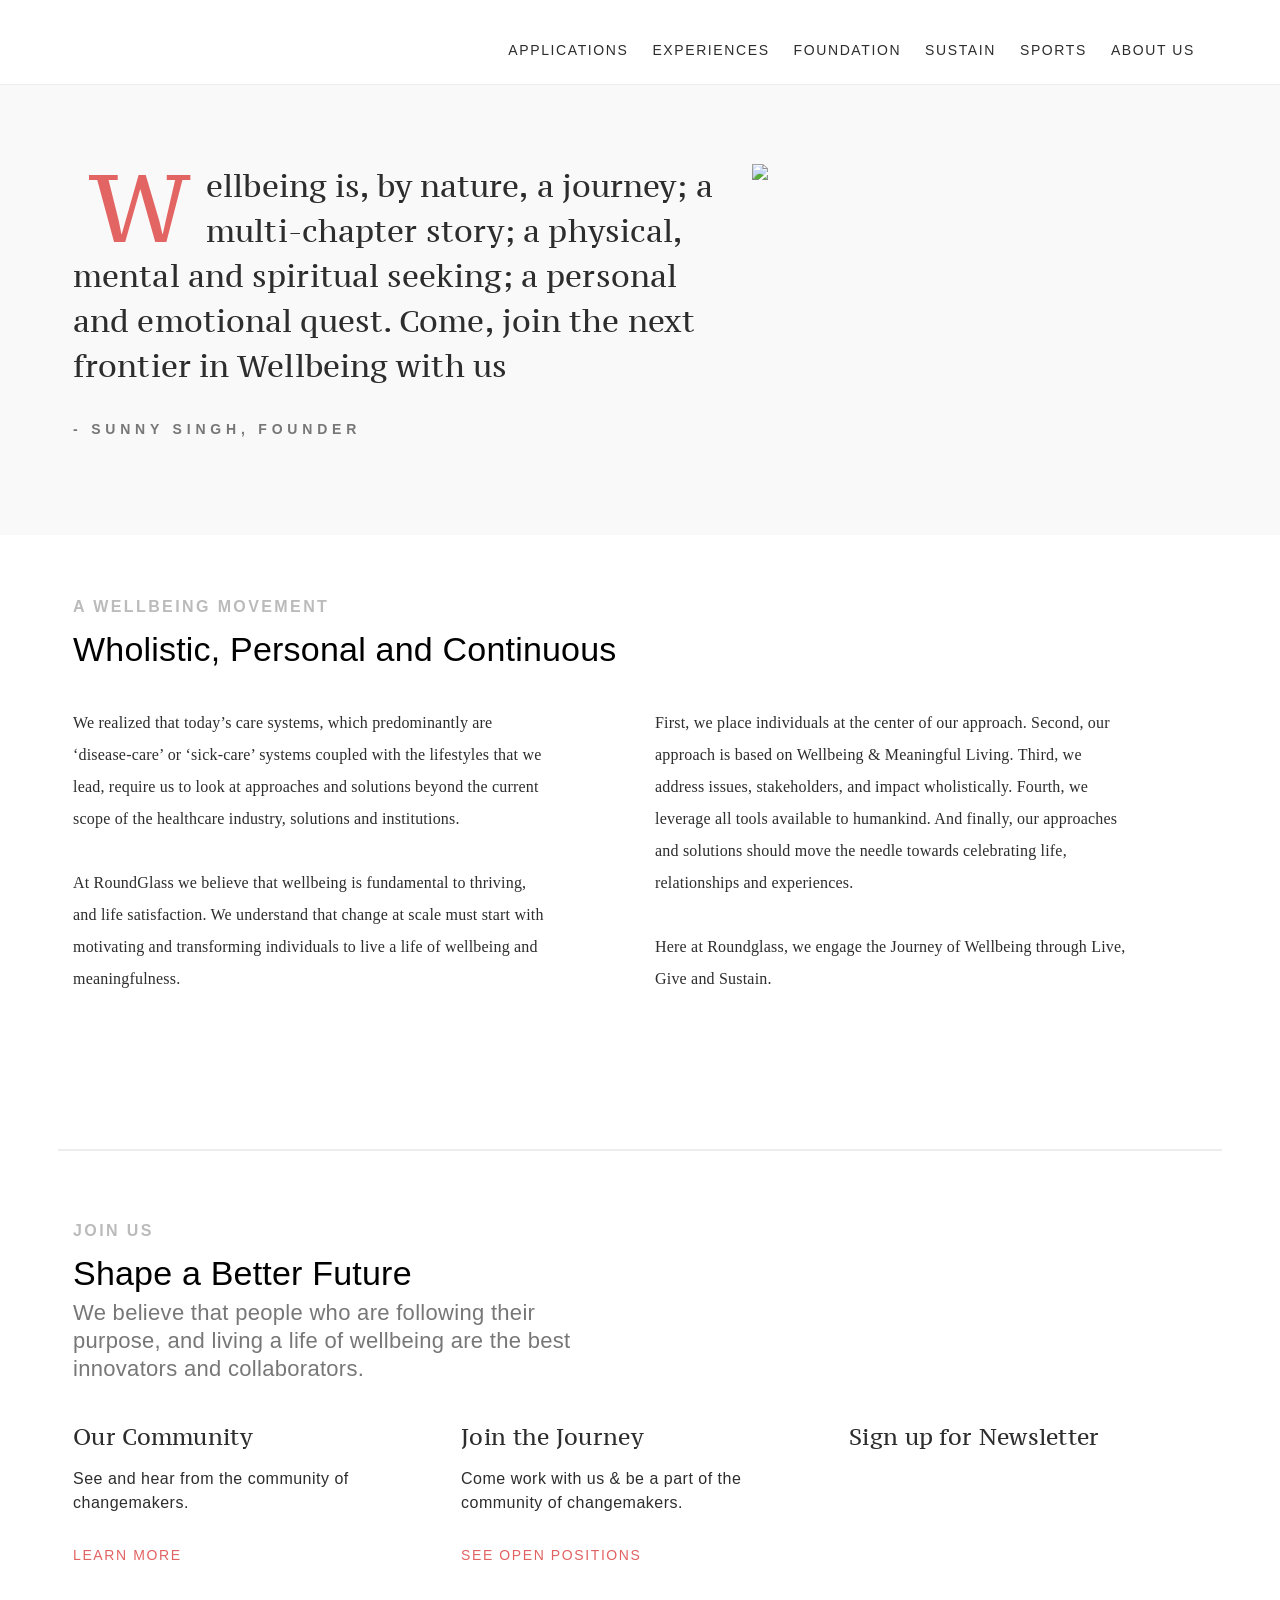
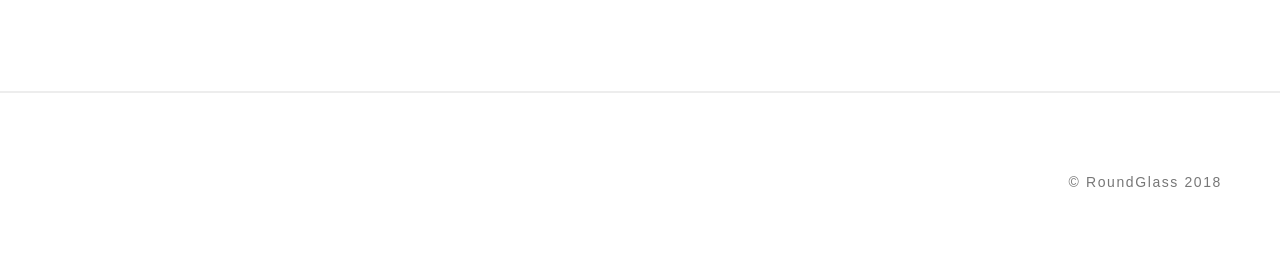
==== commit e3a32120: "made changes to about us page" ====
--- a/about-us.html
+++ b/about-us.html
@@ -19,8 +19,8 @@
     </head>
 
     <body>       
-        <div class="about-us-page" onload="showLoader()">
-            <div class="navbar always-white">
+        <div class="about-us-page">
+            <div class="navbar about-us-page-navbar">
                 <div class="progress-container">
                     <div class="progress-bar" id="myBar"></div>
                 </div> 
@@ -251,37 +251,34 @@
             </div>
 
             <div class="about-us-cover-section">
-                <img src="https://res.cloudinary.com/dvq2wjj33/image/upload/v1549626216/about-us-illustration.svg" class="about-us-image">
+                    <div class="mark-twain-quote">
+                            <div class="container">
+                                <div class="row">
+                                    
+                                    <div class="col-xl-7 col-lg-7 col-sm-4 col-4">
+                                        <p class="phrase-1">
+                                                Wellbeing is, by nature, a journey;
+                                                a multi-chapter story;
+                                                a physical, mental and spiritual seeking;
+                                                a personal and emotional quest. Come, 
+                                                join the next frontier in Wellbeing with us
+                                        </p>
+                                        <h5>- SUNNY SINGH, FOUNDER</h5>
+                                    </div>
+
+                                    <div class="col-xl-5 col-lg-5 col-sm-4 col-4">
+                                            <img src="https://res.cloudinary.com/dvq2wjj33/image/upload/v1549626216/about-us-illustration.svg" class="about-us-image">
+                                    </div>
+                                    
+                                </div>
+                            </div>
+                        </div>
+                
             </div>
 
             <div class="rel-positioner">
-                <div class="move-up">
-                    <div class="mark-twain-quote">
-                        <div class="container white-background">
-                            <div class="row">
-                                <div class="col-xl-3 col-lg-3 col-sm-0 col-0"></div>
-                                <div class="col-xl-6 col-lg-6 col-sm-4 col-4">
-                                    <p class="phrase-1">
-                                            There isn't time, so brief is life, 
-                                            for bickerings, apologies, 
-                                            heartburnings, callings to account.
-                                            There is only time for loving, and
-                                            but an instant, so to speak, for that.
-                                    </p>
-                                    <h5>-MARK TWAIN</h5>
-                                </div>
-                                <div class="col-xl-3 col-lg-3 col-sm-0 col-0"></div>
-                            </div>
-                        </div>
-
-                        <div class="container white-overlay-div">
-                            <div class="row">
-                                <div class="col-xl-12 col-lg-12 col-sm-4 col-4">
-                                    <hr>
-                                </div>
-                            </div>
-                        </div>
-                    </div>
+                <div>
+                    
 
                     <div class="wellbeing-movement">
                         <div class="container">
@@ -352,7 +349,9 @@
                         </div>
                     </div>
                     <div class="join-us">
+                        
                         <div class="container">
+                                <hr>
                             <div class="row">
                                 <div class="col-xl-12 col-lg-12 col-sm-4 col-4">
                                     <h5>JOIN US</h5>
@@ -400,7 +399,8 @@
                             </div>
                         </div>
                     </div>
-                    <div class="footer">
+                    <hr class="seperator-full">
+                    <div class="footer wow fadeInUp" data-wow-offset="100">
                         <div class="container">
                             <div class="row slide-up-fade-in">
                                     <a class="rg-logo2"></a>
--- a/style/article-style.css
+++ b/style/article-style.css
@@ -1,26 +1,29 @@
 /* THE UNSHAKABLE PAGE CSS */
-.always-white{
+.article-navbar{
     background: white !important;
     border-bottom: 1px solid rgb(237, 237, 237) !important;
     opacity: 1 !important;
-}
-
-.always-white .roundglass-logo{
+    position: relative !important;
+}
+
+.about-us-page-navbar{
+    background: white !important;
+    border-bottom: 1px solid rgb(237, 237, 237) !important;
+    opacity: 1 !important;
+}
+
+.article-navbar .roundglass-logo, .about-us-page-navbar .roundglass-logo{
     content: url(https://res.cloudinary.com/rgcorporate/image/upload/v1547111040/logo-dark.svg) !important;
 }
 
-.always-white .dropbtn{
+.article-navbar .dropbtn, .about-us-page-navbar .dropbtn{
     color: #2d2d2d !important;
 }
 
-.always-white .nav-content-right > a{
+.article-navbar .nav-content-right > a, .about-us-page-navbar .nav-content-right > a{
     color: #2d2d2d !important;
 }
 
-.article-details{
-    margin-top: 80px;
-
-}
 
 .article-details h1{
     color: black;
@@ -442,13 +445,13 @@
 
 .progress-container{
     position: absolute;
-    top: 0px;
+    bottom: 0px;
     width: 100%;
     height: 2px;
 }
 
 .progress-bar {
-    height: 2px;
+    height: 3px;
     background: #e26463;;
     width: 0%;
     
@@ -457,8 +460,8 @@
 
 /* ABOUT US PAGE CSS */
 .about-us-cover-section{
-    padding-top: 144px;
-    padding-bottom: 160px;
+    padding-top: 108px;
+    padding-bottom: 96px;
     background-color: #f9f9f9;
 }
 .about-us-image{
@@ -466,8 +469,16 @@
     margin: 0 auto;
 }
 
+@media(max-width:768px){
+    .about-us-image{
+        max-width: 70%;
+        margin-top: 64px;
+    }
+}
+
 .mark-twain-quote{
     position: relative;
+    margin-top: 56px;
 }
 
 .move-up{
@@ -486,21 +497,25 @@
   line-height: 1.5;
   letter-spacing: 0.1px;
   color: #2d2d2d;
+  margin-bottom: 32px
+  margin-top: 20px;
+  
 }
 
 .mark-twain-quote .phrase-1:after{
     content: url();
+    display: inline-block;
 }
 
 .mark-twain-quote .phrase-1:first-letter{
 color: #e26463;
   float: left;
   font-size: 96px;
-  line-height: 1;
+  line-height: 0.8;
   letter-spacing: 0.1px;
   padding-top: 4px;
-  padding-right: 24px;
-  padding-left: 24px;
+  padding-right: 16px;
+  padding-left: 16px;
 }
 
 .mark-twain-quote .white-background{
@@ -524,10 +539,7 @@
 }
 
 .mark-twain-quote h5{
-    background-color: white;
-    width: 100%;
-    text-align: center;
-    font-weight: 600;
+  font-weight: 600;
   font-style: normal;
   font-stretch: normal;
   line-height: 1.43;
@@ -535,6 +547,10 @@
   text-align: center;
   color: #777777;
   font-size: 0.875rem;
+  margin-top: 0px !important;
+  display: inline-block;
+  margin-top: 32px;
+  text-align: left;
 }
 
 .white-overlay-div{
@@ -556,6 +572,7 @@
   letter-spacing: 0.2px;
   color: #2d2d2d;
   margin-top: 40px;
+  max-width:87% ;
 }
 
 .about-us-content{
@@ -563,17 +580,26 @@
 }
 
 .about-us-live{
-    content: url(https://res.cloudinary.com/dvq2wjj33/image/upload/v1549629047/3-col-tile-min.jpg);
+    content: url(https://res.cloudinary.com/dvq2wjj33/image/upload/v1551689842/3-col-tile.jpg);
 }
 
 .about-us-give{
-    content: url(https://res.cloudinary.com/dvq2wjj33/image/upload/v1549868663/give-tile-min.jpg);
+    content: url(https://res.cloudinary.com/dvq2wjj33/image/upload/v1551691064/give-tile.jpg);
 }
 
 .about-us-sustain{
-    content: url(https://res.cloudinary.com/dvq2wjj33/image/upload/v1549868663/sustain-tile-copy-min.jpg);
-}
-
+    content: url(https://res.cloudinary.com/dvq2wjj33/image/upload/v1551691273/sustain-tile-copy.jpg);
+}
+
+.about-us-live:before {
+    content: '';
+	position: absolute;
+	bottom: 0;
+	left: 0;
+	background-image: linear-gradient(to bottom right,#002f4b,#dc4225);
+    opacity: .6; 
+    z-index: 10;
+  }
 .about-us-pillar{
     width: 100%;
     height: auto;
@@ -653,11 +679,106 @@
   }
 
   .join-us{
-      background-color: #fafafa;
       margin-top: 64px;
       padding-bottom: 64px;
   }
 
   .join-us p{
     width: 80%;
+  }
+
+  .article-content .phrase-1{
+    cursor: auto !important;
+  }
+
+  /* ARTICLE PAGE CONTEXTUAL NAVBAR CSS */
+
+  .article-contextual-navbar{
+    background: white !important;
+    border-bottom: 1px solid rgb(237, 237, 237) !important;
+    opacity: 1 !important;
+    position: fixed !important;
+    top: -200px !important;
+    z-index: 4;
+    -webkit-transition: 0.4s !important;
+    -o-transition: 0.4s !important;
+    transition: 0.4s !important;
+  }
+
+  .rg-logo-condensed{
+      content: url('https://res.cloudinary.com/dvq2wjj33/image/upload/v1551268824/rg-logo-short.svg');
+      padding: 32px;
+      padding-left: 0px;
+      display: inline-block;
+      float: left;
+  }
+
+  .navbar-article-name{
+    font-family: PTSerif-Caption;
+    font-size: 1.5rem;
+    font-weight: normal;
+    font-style: normal;
+    font-stretch: normal;
+    line-height: 1.33;
+    letter-spacing: 0.3px;
+    color: #2d2d2d;
+    display: inline-block;
+    margin: 0px;
+    padding: 32px;
+    padding-left: 0px;
+  }
+
+  .navbar-article-name:before{
+    border-left: 2px solid;  
+    content: url();
+    padding-right: 32px;
+    color: rgb(237, 237, 237) !important;
+  }
+
+  .article-contextual-navbar .share-this-story .subsection-header{
+      margin: 0px;
+      padding: 38px;
+  }
+
+  .article-contextual-navbar .share-via{
+    margin: 0px;
+    padding: 38px;
+    padding-right: 0px;
+}
+
+@media(max-width:480px){
+    .rg-logo-condensed{
+        padding: 24px;
+        padding-right: 16px;
+        padding-left: 0px;
+    }
+
+    .navbar-article-name:before{
+        padding-right: 16px;
+    }
+
+    .navbar-article-name{
+        padding: 24px;
+        padding-left: 0px;
+        font-size: 1.125rem;
+    }
+}
+.navbar-hidden{
+    top: -100px !important;
+  }
+  
+  .navbar-visible{
+    top: 0px !important;
+  }
+
+
+
+
+
+
+
+
+
+  .about-us-page-navbar{
+      background: white !important;
   }
